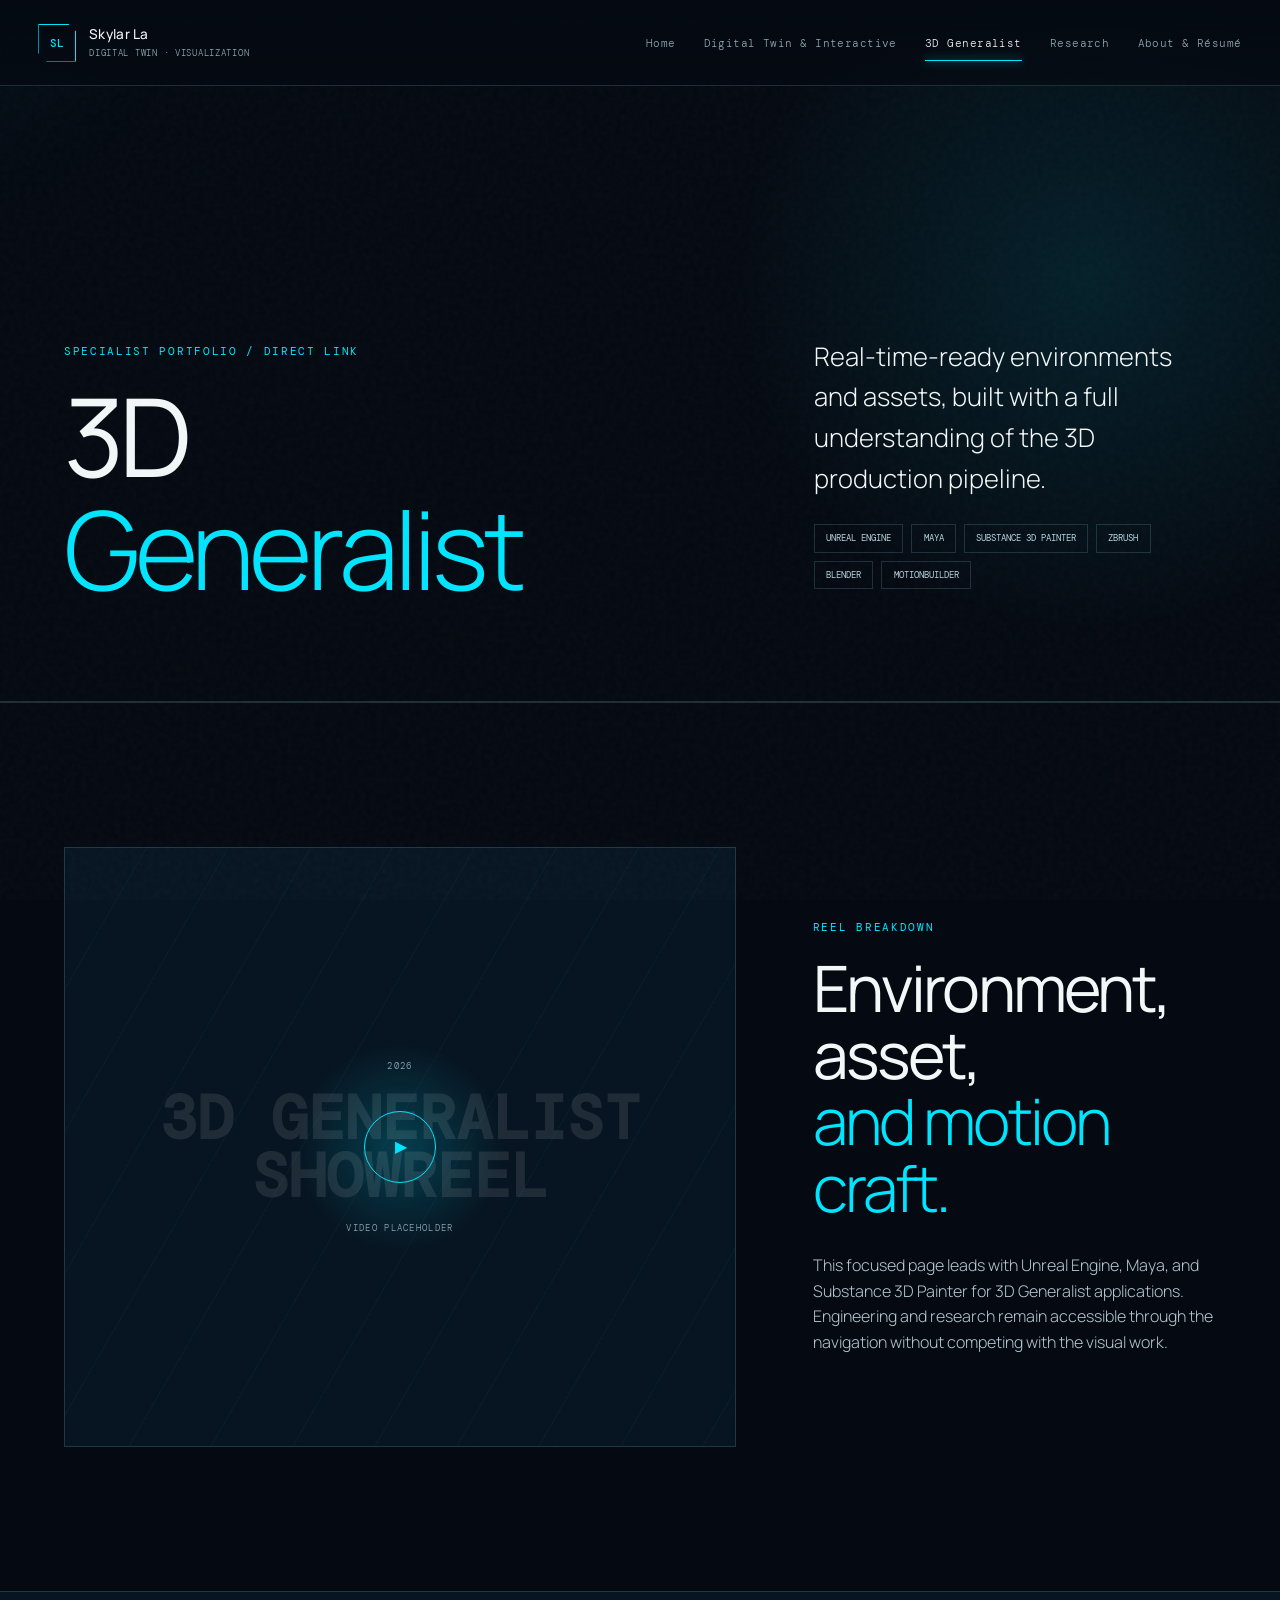
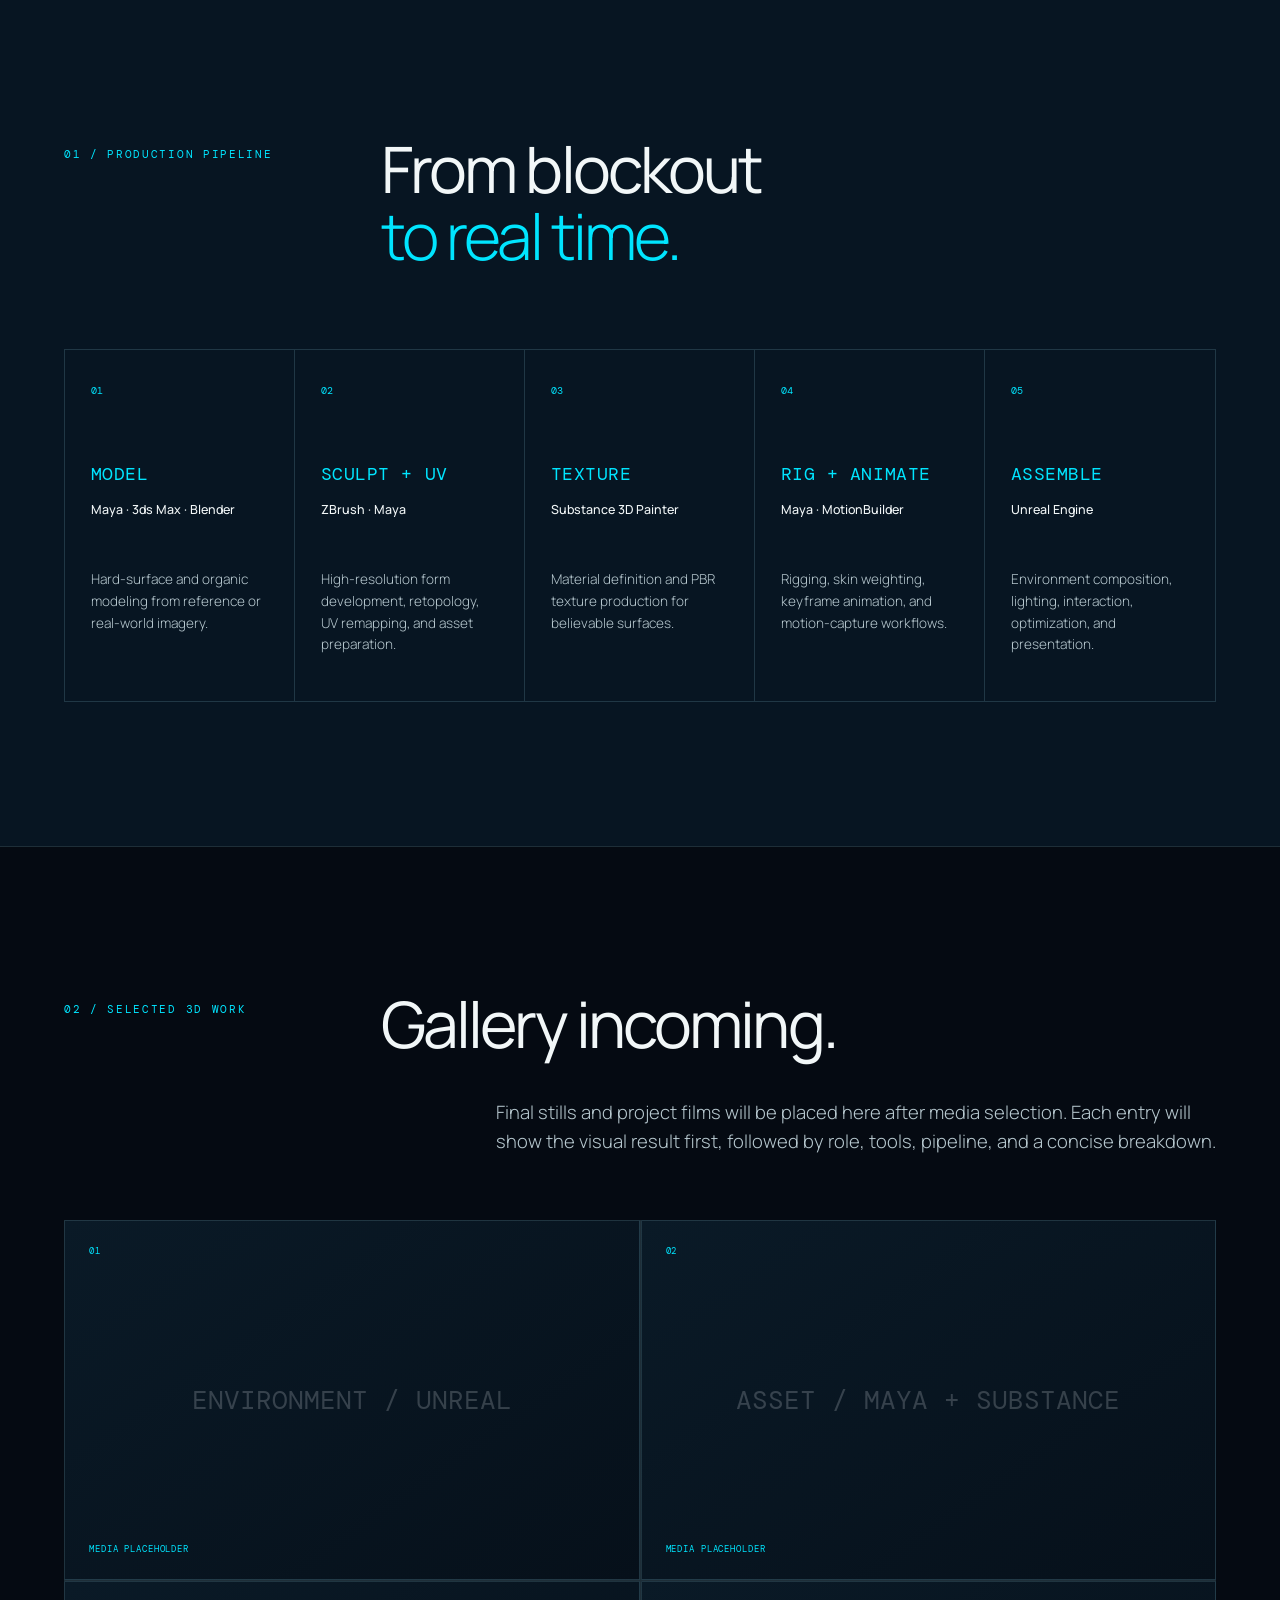
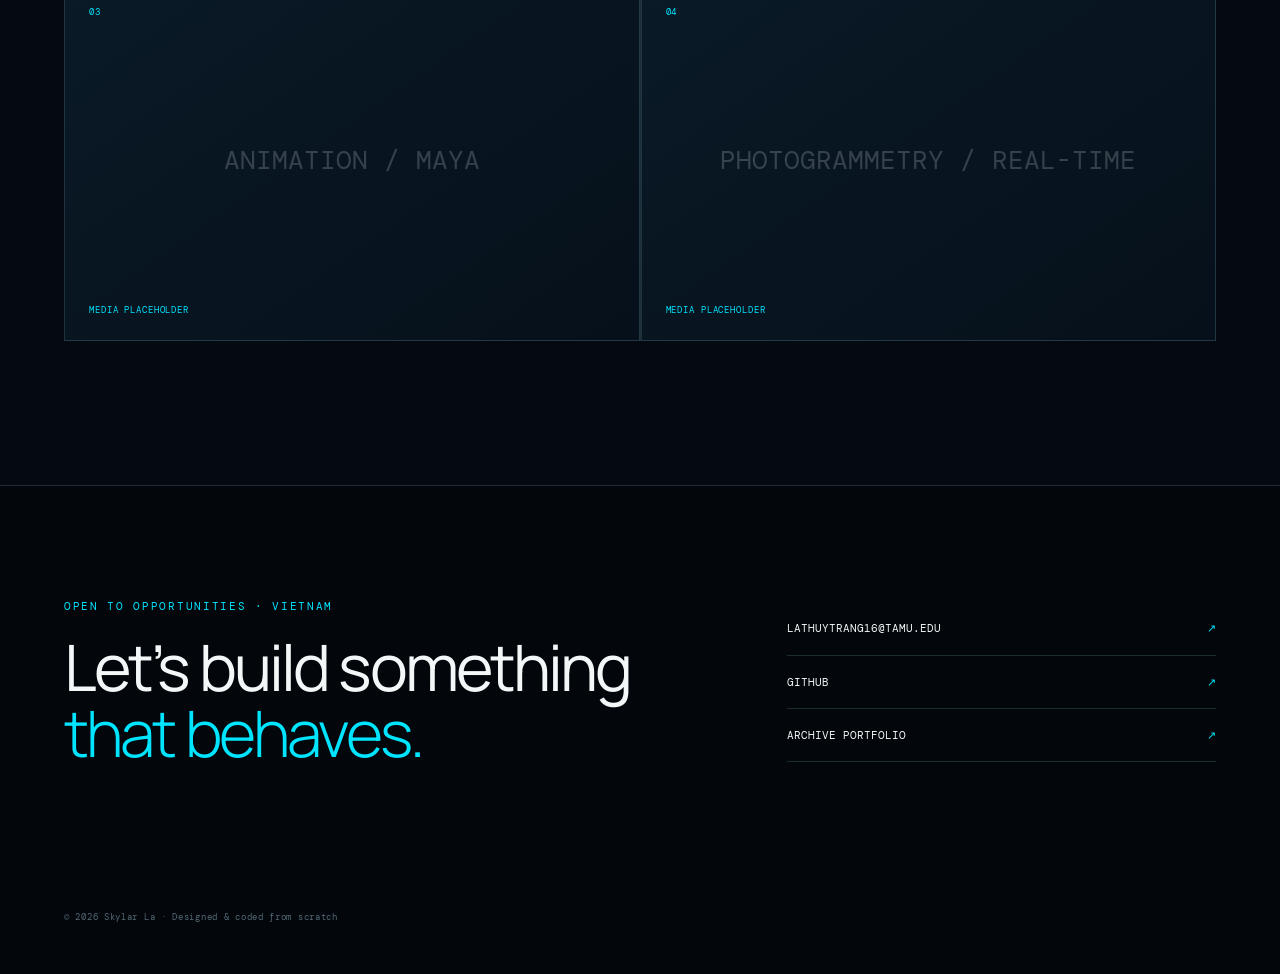
==== 3d-generalist/index.html @ 79e0a0c8 "feat: launch portfolio website" ====
<!doctype html>
<html lang="en">
  <head>
    <meta charset="UTF-8" />
    <meta name="viewport" content="width=device-width, initial-scale=1.0" />
    <meta name="description" content="3D generalist portfolio by Skylar La — Unreal Engine, Maya, and Substance 3D Painter." />
    <meta name="theme-color" content="#050a12" />
    <title>3D Generalist — Skylar La</title>
    <link rel="icon" href="/assets/favicon.svg" type="image/svg+xml" />
    <link rel="stylesheet" href="/assets/styles.css" />
    <script src="/assets/app.js" defer></script>
  </head>
  <body data-page="3d-generalist"><div id="app"></div></body>
</html>
---- assets/styles.css ----
@import url('https://fonts.googleapis.com/css2?family=DM+Mono:wght@300;400;500&family=Manrope:wght@300;400;500;600&display=swap');

:root {
  --ink: #050a12;
  --navy: #071522;
  --panel: #0a1c2a;
  --panel-2: #0d2434;
  --cyan: #00e5ff;
  --cyan-soft: #89f6ff;
  --white: #f2f7f8;
  --muted: #8fa7b2;
  --line: rgba(144, 211, 226, 0.18);
  --display: "Manrope", Arial, sans-serif;
  --mono: "DM Mono", monospace;
}

* { box-sizing: border-box; }
html { scroll-behavior: smooth; background: var(--ink); }
body { margin: 0; color: var(--white); background: var(--ink); font-family: var(--display); font-weight: 300; line-height: 1.6; overflow-x: hidden; }
body::before { content: ""; position: fixed; inset: 0; pointer-events: none; z-index: 20; opacity: .13; background-image: url("data:image/svg+xml,%3Csvg viewBox='0 0 180 180' xmlns='http://www.w3.org/2000/svg'%3E%3Cfilter id='n'%3E%3CfeTurbulence type='fractalNoise' baseFrequency='.9' numOctaves='4' stitchTiles='stitch'/%3E%3C/filter%3E%3Crect width='100%25' height='100%25' filter='url(%23n)' opacity='.22'/%3E%3C/svg%3E"); }
a { color: inherit; text-decoration: none; }
p { margin: 0 0 1.2rem; color: #b7c8cf; }
h1, h2, h3 { margin: 0; font-weight: 400; line-height: 1.04; letter-spacing: -.045em; }
h1 { font-size: clamp(4rem, 8.5vw, 9.5rem); }
h2 { font-size: clamp(2.4rem, 5vw, 5.6rem); }
h3 { font-size: clamp(1.35rem, 2vw, 2rem); }
em { color: var(--cyan); font-style: normal; font-weight: 300; }
.eyebrow { color: var(--cyan); font: 400 .7rem/1.5 var(--mono); letter-spacing: .15em; text-transform: uppercase; }
.lead { color: var(--white); font-size: clamp(1.2rem, 2vw, 1.65rem); line-height: 1.5; }
.section { padding: 9rem max(5vw, 2rem); border-top: 1px solid var(--line); }
.section-heading { display: grid; grid-template-columns: .55fr 1.45fr; align-items: start; margin-bottom: 5rem; }
.section-heading .eyebrow { padding-top: .65rem; }
.section-intro { max-width: 720px; font-size: 1.15rem; margin: -2.5rem 0 4rem auto; }
.reveal { opacity: 0; transform: translateY(24px); transition: opacity .8s ease, transform .8s cubic-bezier(.2,.7,.2,1); }
.reveal.visible { opacity: 1; transform: none; }

.site-header { position: fixed; top: 0; left: 0; z-index: 50; width: 100%; height: 86px; display: flex; align-items: center; justify-content: space-between; padding: 0 max(3vw, 1.5rem); background: linear-gradient(to bottom, rgba(5,10,18,.96), rgba(5,10,18,.74)); border-bottom: 1px solid var(--line); backdrop-filter: blur(18px); }
.brand { display: flex; align-items: center; gap: .8rem; font-size: .85rem; font-weight: 500; line-height: 1.2; letter-spacing: .02em; }
.brand small { display: block; margin-top: .25rem; color: var(--muted); font: 300 .56rem var(--mono); letter-spacing: .08em; text-transform: uppercase; }
.brand-mark { display: grid; place-items: center; width: 38px; height: 38px; color: var(--cyan); border: 1px solid var(--cyan); font: 500 .7rem var(--mono); clip-path: polygon(0 0, 78% 0, 100% 22%, 100% 100%, 22% 100%, 0 78%); }
.site-nav { display: flex; align-items: center; gap: clamp(1rem, 2.2vw, 2.6rem); }
.site-nav a { position: relative; color: var(--muted); font: 300 .68rem var(--mono); letter-spacing: .04em; }
.site-nav a:hover, .site-nav a[aria-current="page"] { color: var(--white); }
.site-nav a[aria-current="page"]::after { content: ""; position: absolute; left: 0; right: 0; bottom: -.7rem; height: 1px; background: var(--cyan); box-shadow: 0 0 10px var(--cyan); }
.menu-toggle { display: none; color: var(--white); background: none; border: 0; }

.hero { min-height: 100svh; position: relative; display: grid; grid-template-columns: 1.22fr .78fr; align-items: center; gap: 4rem; padding: 9rem max(5vw, 2rem) 5rem; overflow: hidden; }
.hero::before { content: ""; position: absolute; width: 58vw; height: 58vw; right: -25vw; top: 8vh; border-radius: 50%; background: radial-gradient(circle, rgba(0,229,255,.1), transparent 67%); }
.hero-copy { position: relative; z-index: 2; }
.hero-copy h1 { max-width: 1100px; margin: 1.3rem 0 2rem; }
.hero-summary { max-width: 620px; color: #c9d6db; font-size: clamp(1.1rem, 1.5vw, 1.4rem); }
.hero-actions { display: flex; align-items: center; gap: 2rem; margin-top: 2.8rem; }
.button { display: inline-flex; align-items: center; justify-content: center; gap: 1.5rem; min-height: 54px; padding: 0 1.35rem; font: 400 .68rem var(--mono); letter-spacing: .06em; text-transform: uppercase; transition: .25s ease; }
.button-primary { color: var(--ink); background: var(--cyan); border: 1px solid var(--cyan); }
.button-primary:hover { color: var(--cyan); background: transparent; box-shadow: 0 0 28px rgba(0,229,255,.18); }
.text-link { display: inline-flex; gap: .8rem; align-items: center; padding-bottom: .3rem; border-bottom: 1px solid var(--line); color: var(--white); font: 400 .69rem var(--mono); letter-spacing: .04em; text-transform: uppercase; }
.text-link span { color: var(--cyan); transition: transform .2s ease; }
.text-link:hover span { transform: translateX(4px); }

.hero-system { position: relative; aspect-ratio: 1; max-width: 580px; width: 100%; justify-self: end; }
.system-orbit { position: absolute; inset: 12%; border: 1px solid rgba(0,229,255,.23); border-radius: 50%; animation: orbit 30s linear infinite; }
.system-orbit::before, .system-orbit::after { content: ""; position: absolute; border-radius: 50%; background: var(--cyan); box-shadow: 0 0 18px var(--cyan); }
.system-orbit::before { width: 7px; height: 7px; top: 5%; left: 25%; }.system-orbit::after { width: 4px; height: 4px; right: 3%; bottom: 35%; }
.orbit-two { inset: 26%; border-style: dashed; animation-direction: reverse; animation-duration: 22s; }
.system-core { position: absolute; inset: 36%; display: flex; flex-direction: column; place-content: center; text-align: center; border: 1px solid var(--cyan); background: rgba(4,19,29,.8); box-shadow: inset 0 0 40px rgba(0,229,255,.12), 0 0 45px rgba(0,229,255,.08); clip-path: polygon(18% 0, 82% 0, 100% 18%, 100% 82%, 82% 100%, 18% 100%, 0 82%, 0 18%); font: .6rem var(--mono); letter-spacing: .13em; }
.system-core strong { color: var(--cyan); font-size: 1.5rem; font-weight: 300; line-height: 1.3; }
.system-node { position: absolute; padding: .7rem .85rem; border-left: 1px solid var(--cyan); background: rgba(7,21,34,.8); font: 400 .7rem var(--mono); }
.system-node small { display: block; margin-top: .25rem; color: var(--muted); font-size: .48rem; letter-spacing: .08em; }.node-a { top: 8%; left: 4%; }.node-b { right: 0; top: 35%; }.node-c { bottom: 9%; left: 13%; }
.system-readout { position: absolute; right: 8%; bottom: 4%; display: grid; grid-template-columns: auto auto; gap: .2rem 1rem; font: .55rem var(--mono); color: var(--muted); }.system-readout b { color: var(--white); font-weight: 400; }.system-readout i { grid-column: 1 / -1; width: 100%; height: 2px; background: var(--cyan); box-shadow: 0 0 8px var(--cyan); animation: pulse 2s ease infinite; }
.scroll-cue { position: absolute; left: max(5vw, 2rem); bottom: 1.8rem; display: flex; gap: .8rem; color: var(--muted); font: .52rem var(--mono); letter-spacing: .1em; text-transform: uppercase; }.scroll-cue span { width: 30px; height: 1px; align-self: center; background: var(--cyan); }
@keyframes orbit { to { transform: rotate(360deg); } } @keyframes pulse { 50% { opacity: .25; transform: scaleX(.65); } }

.featured-project { display: grid; grid-template-columns: 1.15fr .85fr; min-height: 620px; border: 1px solid var(--line); background: var(--navy); }
.project-visual { position: relative; min-height: 380px; overflow: hidden; background: #07121d; }
.featured-project .project-visual { min-height: 620px; }
.visual-grid { position: absolute; inset: 0; opacity: .42; background-image: linear-gradient(rgba(0,229,255,.11) 1px, transparent 1px), linear-gradient(90deg, rgba(0,229,255,.11) 1px, transparent 1px); background-size: 45px 45px; transform: perspective(400px) rotateX(58deg) scale(1.6) translateY(18%); }
.project-visual::after { content: ""; position: absolute; inset: 0; background: radial-gradient(circle at 50% 55%, rgba(0,229,255,.19), transparent 35%), linear-gradient(to top, rgba(5,10,18,.8), transparent 70%); }
.visual-object { position: absolute; z-index: 2; left: 50%; top: 48%; width: 28%; aspect-ratio: 1; transform: translate(-50%,-50%) rotate(30deg); border: 1px solid var(--cyan); box-shadow: 0 0 40px rgba(0,229,255,.18), inset 0 0 40px rgba(0,229,255,.08); }
.visual-object i { position: absolute; inset: 12%; border: 1px solid rgba(0,229,255,.4); }.visual-object i:nth-child(2) { inset: 26%; transform: rotate(45deg); }.visual-object i:nth-child(3) { inset: 39%; background: var(--cyan); box-shadow: 0 0 30px var(--cyan); }
.visual-mobility .visual-object { width: 46%; height: 15%; top: 60%; transform: translate(-50%,-50%) skew(-18deg); }.visual-ar .visual-object { width: 24%; border-radius: 50%; transform: translate(-50%,-50%); }.visual-ar .visual-object i { border-radius: 50%; }
.visual-index { position: absolute; z-index: 3; top: 1.5rem; left: 1.5rem; color: var(--cyan); font: .65rem var(--mono); }
.media-placeholder { position: absolute; z-index: 4; left: 50%; bottom: 2rem; transform: translateX(-50%); display: flex; align-items: center; gap: 1rem; color: var(--white); font: .65rem var(--mono); letter-spacing: .05em; text-transform: uppercase; white-space: nowrap; }.media-placeholder small { color: var(--muted); }.play-icon { display: grid; place-items: center; width: 42px; aspect-ratio: 1; color: var(--cyan); border: 1px solid var(--cyan); border-radius: 50%; font-size: .65rem; padding-left: 2px; }
.project-copy { display: flex; flex-direction: column; justify-content: center; padding: clamp(2rem, 5vw, 5rem); }
.project-copy h3 { font-size: clamp(2rem, 3.5vw, 4.2rem); margin: .8rem 0 1.8rem; }.project-copy .text-link { align-self: flex-start; margin-top: 1.8rem; }
.project-kicker, .pub-status { color: var(--cyan); font: .6rem var(--mono); letter-spacing: .12em; text-transform: uppercase; }
.tag-list { display: flex; flex-wrap: wrap; gap: .5rem; padding: 0; margin: 1.5rem 0 0; list-style: none; }.tag-list li { padding: .45rem .7rem; color: #b6d4dd; border: 1px solid var(--line); font: .58rem var(--mono); text-transform: uppercase; }
.project-grid { display: grid; grid-template-columns: repeat(2, 1fr); gap: 1px; margin-top: 1px; background: var(--line); }.project-card { background: var(--navy); }.project-card > div:last-child { padding: 2.4rem; }.project-card h3 { margin: .5rem 0 1rem; }.project-card .text-link { margin-top: 1rem; }

.capability-band { background: linear-gradient(135deg, #06131f, #091d2a); }.capability-grid { display: grid; grid-template-columns: repeat(4, 1fr); border-top: 1px solid var(--line); border-left: 1px solid var(--line); }.capability { min-height: 280px; padding: 2rem; border-right: 1px solid var(--line); border-bottom: 1px solid var(--line); }.capability > span, .pipeline-card > span { color: var(--cyan); font: .65rem var(--mono); }.capability h3 { margin: 3rem 0 1.5rem; }.capability p { font-size: .92rem; }

.page-hero { min-height: 78vh; display: grid; grid-template-columns: 1.25fr .75fr; align-items: end; gap: 5rem; padding: 11rem max(5vw, 2rem) 6rem; background: radial-gradient(circle at 85% 40%, rgba(0,229,255,.1), transparent 30%); border-bottom: 1px solid var(--line); }.page-hero h1 { margin-top: 1rem; }.page-hero-aside { padding-bottom: 1rem; }.page-hero-aside > p { color: var(--white); font-size: clamp(1.2rem, 2vw, 1.7rem); }.page-hero-aside .button { margin-top: 1.5rem; }
.case-study { padding: 0 max(5vw, 2rem) 9rem; scroll-margin-top: 110px; }.case-study > .project-visual { min-height: 70vh; max-height: 800px; }.case-layout { display: grid; grid-template-columns: .45fr 1.55fr; gap: 7vw; padding: 5rem 0 0; }.case-meta { border-top: 1px solid var(--line); padding-top: 1.5rem; }.case-meta p { margin: 1.5rem 0 .35rem; color: var(--cyan); font: .55rem var(--mono); letter-spacing: .1em; }.case-meta p:first-child { margin-top: 0; }.case-meta strong { font-size: .85rem; font-weight: 400; color: #d6e2e6; }.case-copy { max-width: 920px; }.case-copy h2 { margin: 1rem 0 2.5rem; }.case-copy h3 { margin: 3rem 0 1rem; font-size: 1.5rem; letter-spacing: -.02em; }.process-row { display: flex; align-items: center; justify-content: space-between; gap: 1rem; margin: 3.5rem 0 2rem; padding: 1.5rem; border: 1px solid var(--line); background: var(--navy); }.process-row span { color: var(--cyan); font: .6rem var(--mono); }.process-row small { display: block; margin-top: .35rem; color: var(--muted); }.process-row b { color: var(--muted); font-weight: 300; }.case-study.compact { padding-top: 9rem; border-top: 1px solid var(--line); }.case-study.compact > .project-visual { min-height: 56vh; }

.reel-panel { display: grid; grid-template-columns: 1.25fr .75fr; gap: 6vw; align-items: center; }.reel-frame { position: relative; min-height: 600px; display: grid; place-items: center; border: 1px solid var(--line); background: radial-gradient(circle at 50% 50%, rgba(0,229,255,.2), transparent 23%), repeating-linear-gradient(120deg, transparent 0 70px, rgba(0,229,255,.04) 70px 71px), var(--navy); }.reel-frame > .play-icon { position: absolute; width: 72px; font-size: 1rem; }.reel-title { text-align: center; font-family: var(--mono); }.reel-title span, .reel-title small { display: block; color: var(--muted); font-size: .55rem; letter-spacing: .15em; }.reel-title strong { display: block; margin: 1rem 0; color: rgba(242,247,248,.1); font-size: clamp(2rem, 4.8vw, 5.4rem); line-height: .95; }.reel-copy h2 { margin: 1rem 0 2rem; }
.production-pipeline { background: var(--navy); }.pipeline-grid { display: grid; grid-template-columns: repeat(5, 1fr); border: 1px solid var(--line); }.pipeline-card { min-height: 340px; padding: 1.6rem; border-right: 1px solid var(--line); }.pipeline-card:last-child { border-right: 0; }.pipeline-card h3 { margin: 4rem 0 1rem; font-size: 1.15rem; font-family: var(--mono); color: var(--cyan); letter-spacing: .03em; }.pipeline-card strong { display: block; min-height: 3rem; font-size: .78rem; font-weight: 500; }.pipeline-card p { margin-top: 1.3rem; font-size: .85rem; }
.gallery-grid { display: grid; grid-template-columns: repeat(2, 1fr); gap: 1px; background: var(--line); }.gallery-placeholder { aspect-ratio: 16/10; display: flex; flex-direction: column; justify-content: space-between; padding: 1.5rem; background: linear-gradient(145deg, #0a1a27, #06101a); border: 1px solid var(--line); }.gallery-placeholder span, .gallery-placeholder small { color: var(--cyan); font: .55rem var(--mono); letter-spacing: .1em; }.gallery-placeholder strong { align-self: center; color: rgba(242,247,248,.2); font: 400 clamp(1rem, 2vw, 2rem) var(--mono); }

.publication-list { padding-top: 4rem; }.publication { border-top: 1px solid var(--line); padding: 5rem 0; }.featured-publication { display: grid; grid-template-columns: .85fr 1.15fr; gap: 6vw; }.publication-image { position: relative; min-height: 540px; display: grid; place-items: center; overflow: hidden; color: var(--muted); border: 1px solid var(--line); background: var(--navy); font: .55rem var(--mono); }.figure-lines { position: absolute; inset: 15%; border: 1px solid rgba(0,229,255,.35); transform: rotate(8deg); }.figure-lines::before, .figure-lines::after { content: ""; position: absolute; inset: 15%; border: inherit; transform: rotate(22deg); }.figure-lines::after { inset: 32%; background: rgba(0,229,255,.13); }.publication-copy h2 { margin: 1rem 0 2rem; font-size: clamp(2.2rem, 4.2vw, 4.8rem); }.publication dl { margin: 3rem 0; }.publication dl div { display: grid; grid-template-columns: .3fr .7fr; gap: 2rem; padding: 1.1rem 0; border-top: 1px solid var(--line); }.publication dt { color: var(--cyan); font: .55rem var(--mono); text-transform: uppercase; }.publication dd { margin: 0; color: #c4d2d8; }.note, .privacy-note { padding: 1rem; border-left: 2px solid var(--cyan); color: var(--muted); font: .65rem/1.6 var(--mono); }.text-publication { display: grid; grid-template-columns: .4fr 1.6fr; gap: 5vw; }.pub-number { display: block; margin-bottom: 2rem; color: var(--cyan); font: 2rem var(--mono); }.text-publication h2 { margin-bottom: 1rem; font-size: clamp(2rem, 3.5vw, 4rem); }

.about-layout { display: grid; grid-template-columns: .7fr 1.3fr; gap: 8vw; }.portrait-placeholder { position: relative; min-height: 680px; display: grid; place-items: center; border: 1px solid var(--line); background: linear-gradient(145deg, #0b2231, #07111b); }.portrait-placeholder span { color: rgba(0,229,255,.12); font: 300 12rem var(--mono); }.portrait-placeholder small { position: absolute; bottom: 1.5rem; color: var(--muted); font: .55rem var(--mono); letter-spacing: .12em; }.about-copy { align-self: center; }.about-copy h2 { margin: 1rem 0 2.5rem; }
.resume-section { background: var(--navy); }.timeline-item { display: grid; grid-template-columns: .35fr .65fr; gap: 3rem; padding: 2.5rem 0; border-top: 1px solid var(--line); }.timeline-item time { color: var(--cyan); font: .65rem var(--mono); }.timeline-item h3 { margin-bottom: .5rem; }.timeline-item strong { color: var(--muted); font-size: .82rem; font-weight: 400; }.timeline-item p { max-width: 740px; margin: 1rem 0 0; }
.education-grid { display: grid; grid-template-columns: repeat(3, 1fr); gap: 1px; background: var(--line); }.education-grid article { min-height: 280px; padding: 2rem; background: var(--ink); }.education-grid span { color: var(--cyan); font: .65rem var(--mono); }.education-grid h3 { margin: 3.5rem 0 1rem; font-size: 1.4rem; }.education-grid small { color: var(--muted); }.privacy-note { max-width: 670px; margin: 3rem 0 0 auto; }

.site-footer { display: grid; grid-template-columns: 1.2fr .8fr; gap: 5rem; padding: 7rem max(5vw, 2rem) 2rem; background: #03070c; border-top: 1px solid var(--line); }.site-footer h2 { margin-top: 1rem; }.footer-links { display: flex; flex-direction: column; justify-content: center; }.footer-links a { display: flex; justify-content: space-between; padding: 1.2rem 0; border-bottom: 1px solid var(--line); font: .67rem var(--mono); text-transform: uppercase; }.footer-links a span { color: var(--cyan); }.copyright { grid-column: 1 / -1; margin-top: 4rem; color: #546a74; font: .55rem var(--mono); letter-spacing: .08em; }
.cursor-glow { position: fixed; inset: 0; z-index: 10; pointer-events: none; background: radial-gradient(450px circle at var(--x, -100px) var(--y, -100px), rgba(0,229,255,.045), transparent 75%); }
.error-page { min-height: 100vh; display: grid; place-content: center; justify-items: start; padding: 2rem; }.error-page h1 { margin: 1rem 0 3rem; }

@media (max-width: 1050px) {
  .site-nav { position: fixed; inset: 86px 0 0; display: none; flex-direction: column; align-items: flex-start; padding: 3rem 2rem; background: rgba(5,10,18,.98); }.site-nav.open { display: flex; }.site-nav a { width: 100%; padding: 1rem 0; font-size: .85rem; border-bottom: 1px solid var(--line); }.menu-toggle { display: flex; flex-direction: column; gap: 5px; align-items: flex-end; cursor: pointer; }.menu-toggle span { width: 26px; height: 1px; background: var(--white); }.menu-toggle em { display: none; }.menu-open { overflow: hidden; }
  .hero, .page-hero { grid-template-columns: 1fr; }.hero { padding-top: 10rem; }.hero-system { max-width: 520px; justify-self: center; }.page-hero { gap: 3rem; }
  .featured-project, .reel-panel, .featured-publication, .about-layout { grid-template-columns: 1fr; }.featured-project .project-visual { min-height: 520px; }.capability-grid { grid-template-columns: repeat(2, 1fr); }.pipeline-grid { grid-template-columns: repeat(2, 1fr); }.pipeline-card { border-bottom: 1px solid var(--line); }.reel-frame { min-height: 520px; }
}

@media (max-width: 700px) {
  h1 { font-size: clamp(3.4rem, 17vw, 5rem); }.section { padding: 6rem 1.25rem; }.section-heading { grid-template-columns: 1fr; gap: 1.5rem; margin-bottom: 3.5rem; }.section-intro { margin: -1.5rem 0 3rem; }
  .site-header { height: 72px; padding: 0 1.25rem; }.site-nav { inset: 72px 0 0; }
  .hero { grid-template-columns: 1fr; min-height: auto; padding: 9rem 1.25rem 5rem; gap: 3rem; }.hero-actions { align-items: flex-start; flex-direction: column; }.hero-system { width: 110%; margin-left: -5%; }.scroll-cue { display: none; }
  .featured-project .project-visual { min-height: 420px; }.project-grid, .capability-grid, .gallery-grid, .education-grid { grid-template-columns: 1fr; }.project-copy { padding: 2rem 1.5rem 3rem; }.project-card > div:last-child { padding: 1.5rem; }.capability { min-height: 230px; }
  .page-hero { min-height: auto; padding: 9rem 1.25rem 4rem; }.case-study { padding: 0 1.25rem 6rem; }.case-study > .project-visual, .case-study.compact > .project-visual { min-height: 420px; }.case-layout { grid-template-columns: 1fr; gap: 3rem; padding-top: 3rem; }.case-study.compact { padding-top: 6rem; }.process-row { display: grid; grid-template-columns: 1fr auto; }.process-row b { transform: rotate(90deg); }
  .reel-frame { min-height: 420px; }.pipeline-grid { grid-template-columns: 1fr; }.pipeline-card { min-height: 260px; }.pipeline-card h3 { margin-top: 2.5rem; }
  .featured-publication, .text-publication { grid-template-columns: 1fr; }.publication-image { min-height: 390px; }.publication dl div { grid-template-columns: 1fr; gap: .5rem; }
  .portrait-placeholder { min-height: 500px; }.portrait-placeholder span { font-size: 8rem; }.timeline-item { grid-template-columns: 1fr; gap: 1rem; }
  .site-footer { grid-template-columns: 1fr; padding: 5rem 1.25rem 2rem; }.copyright { grid-column: auto; margin-top: 1rem; }
}

@media (prefers-reduced-motion: reduce) { *, *::before, *::after { scroll-behavior: auto !important; animation: none !important; transition-duration: .01ms !important; }.reveal { opacity: 1; transform: none; } }
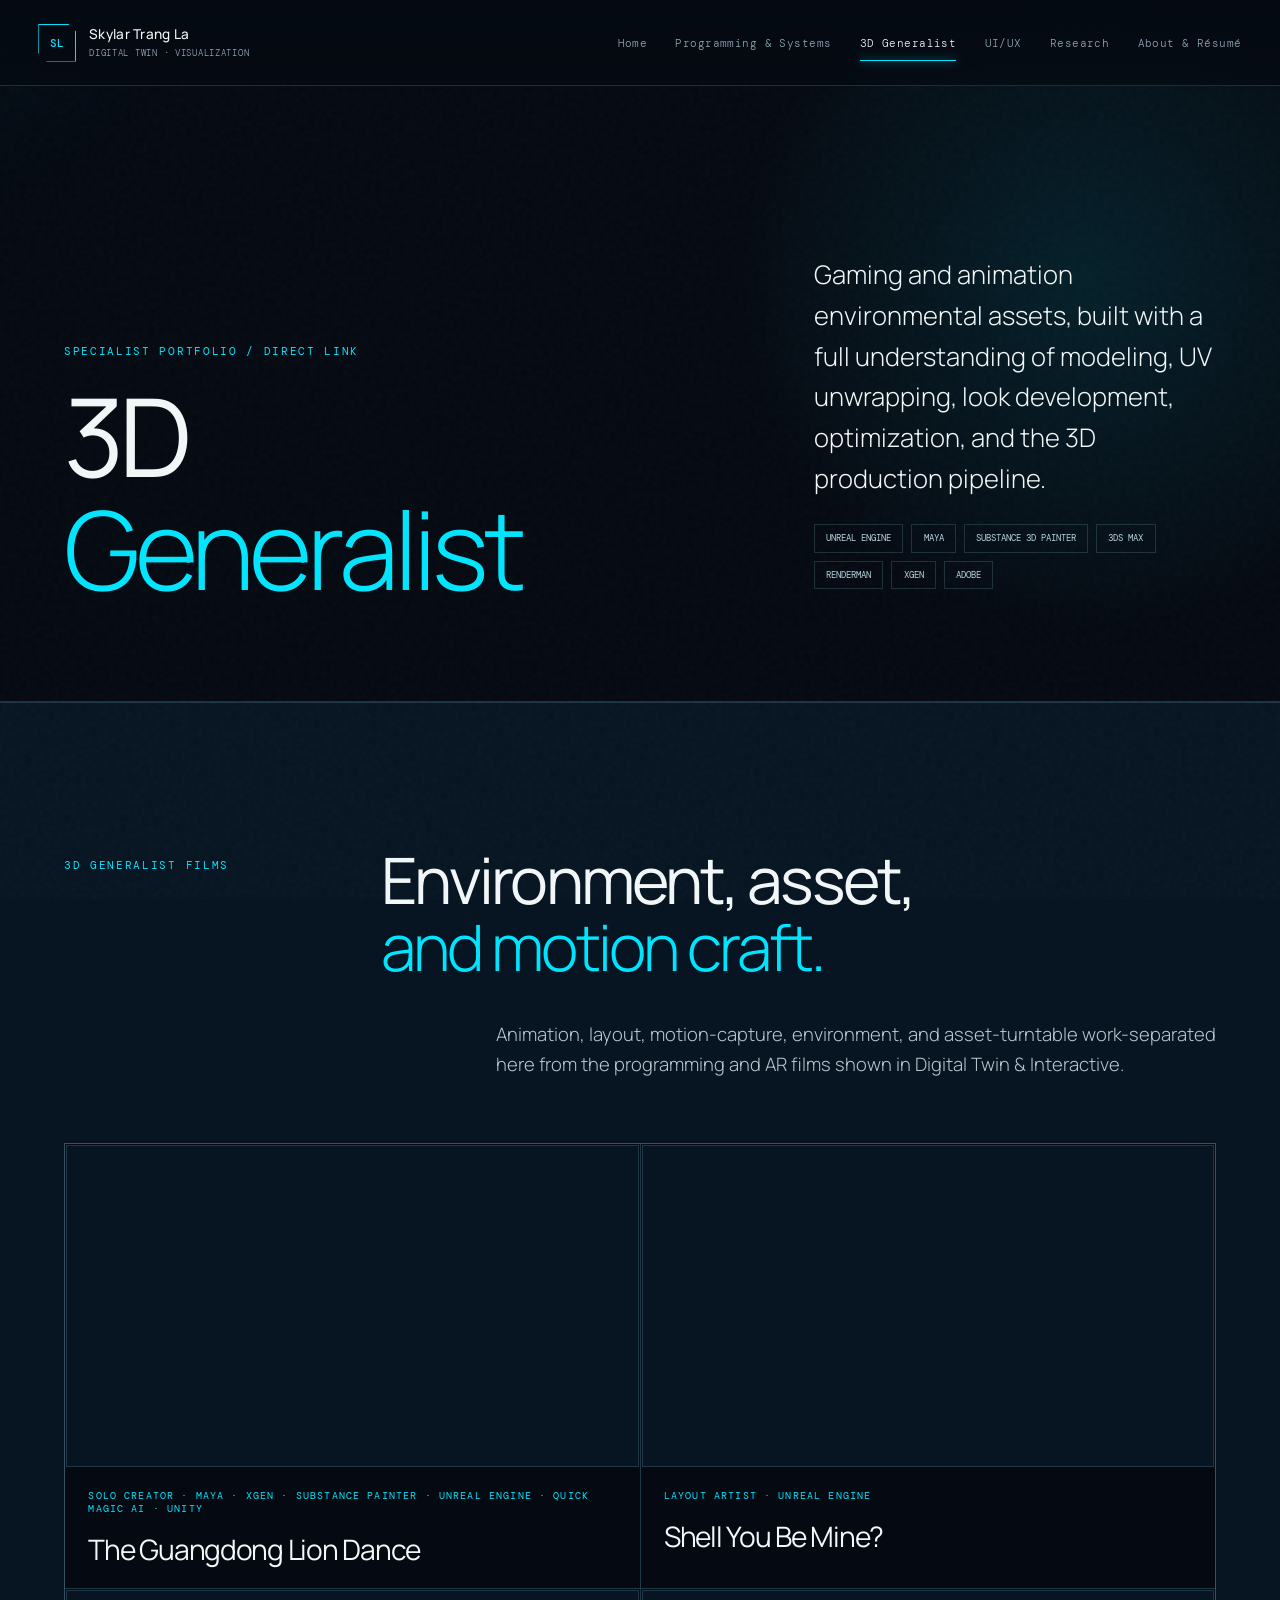
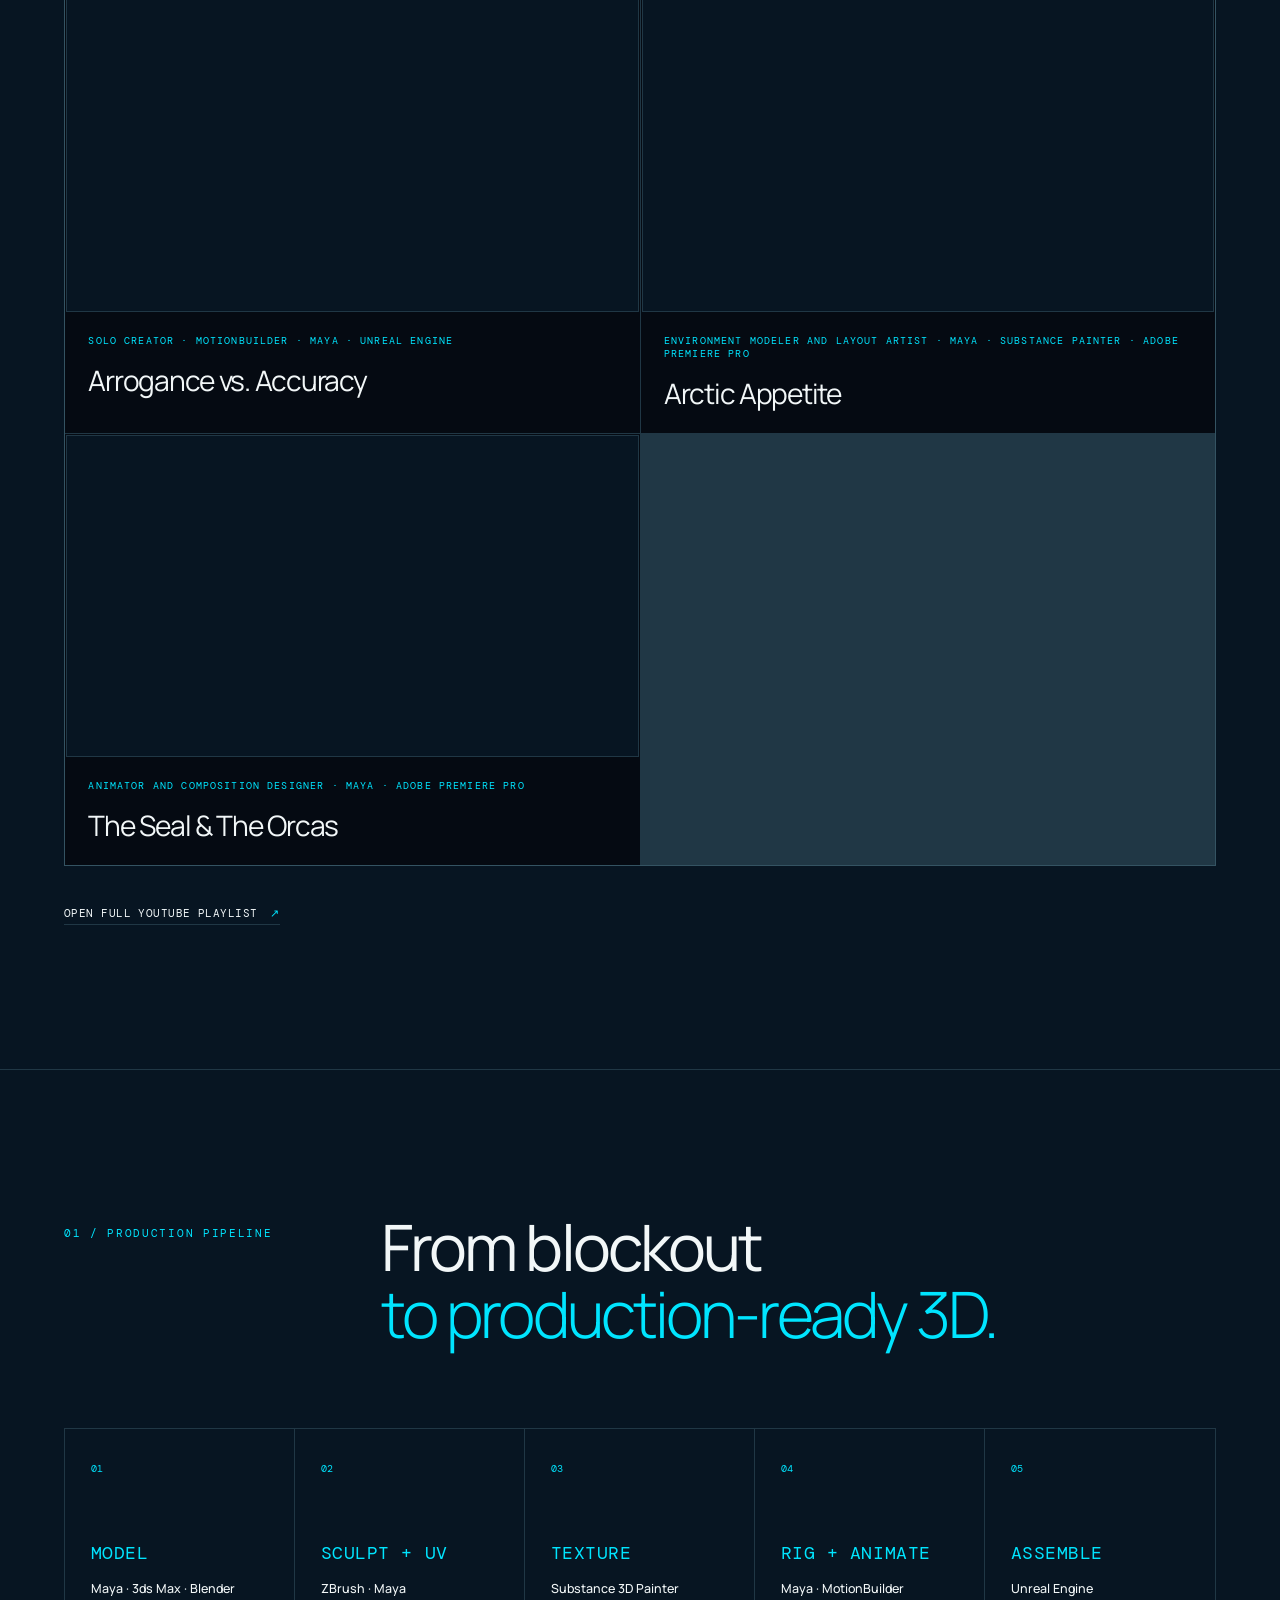
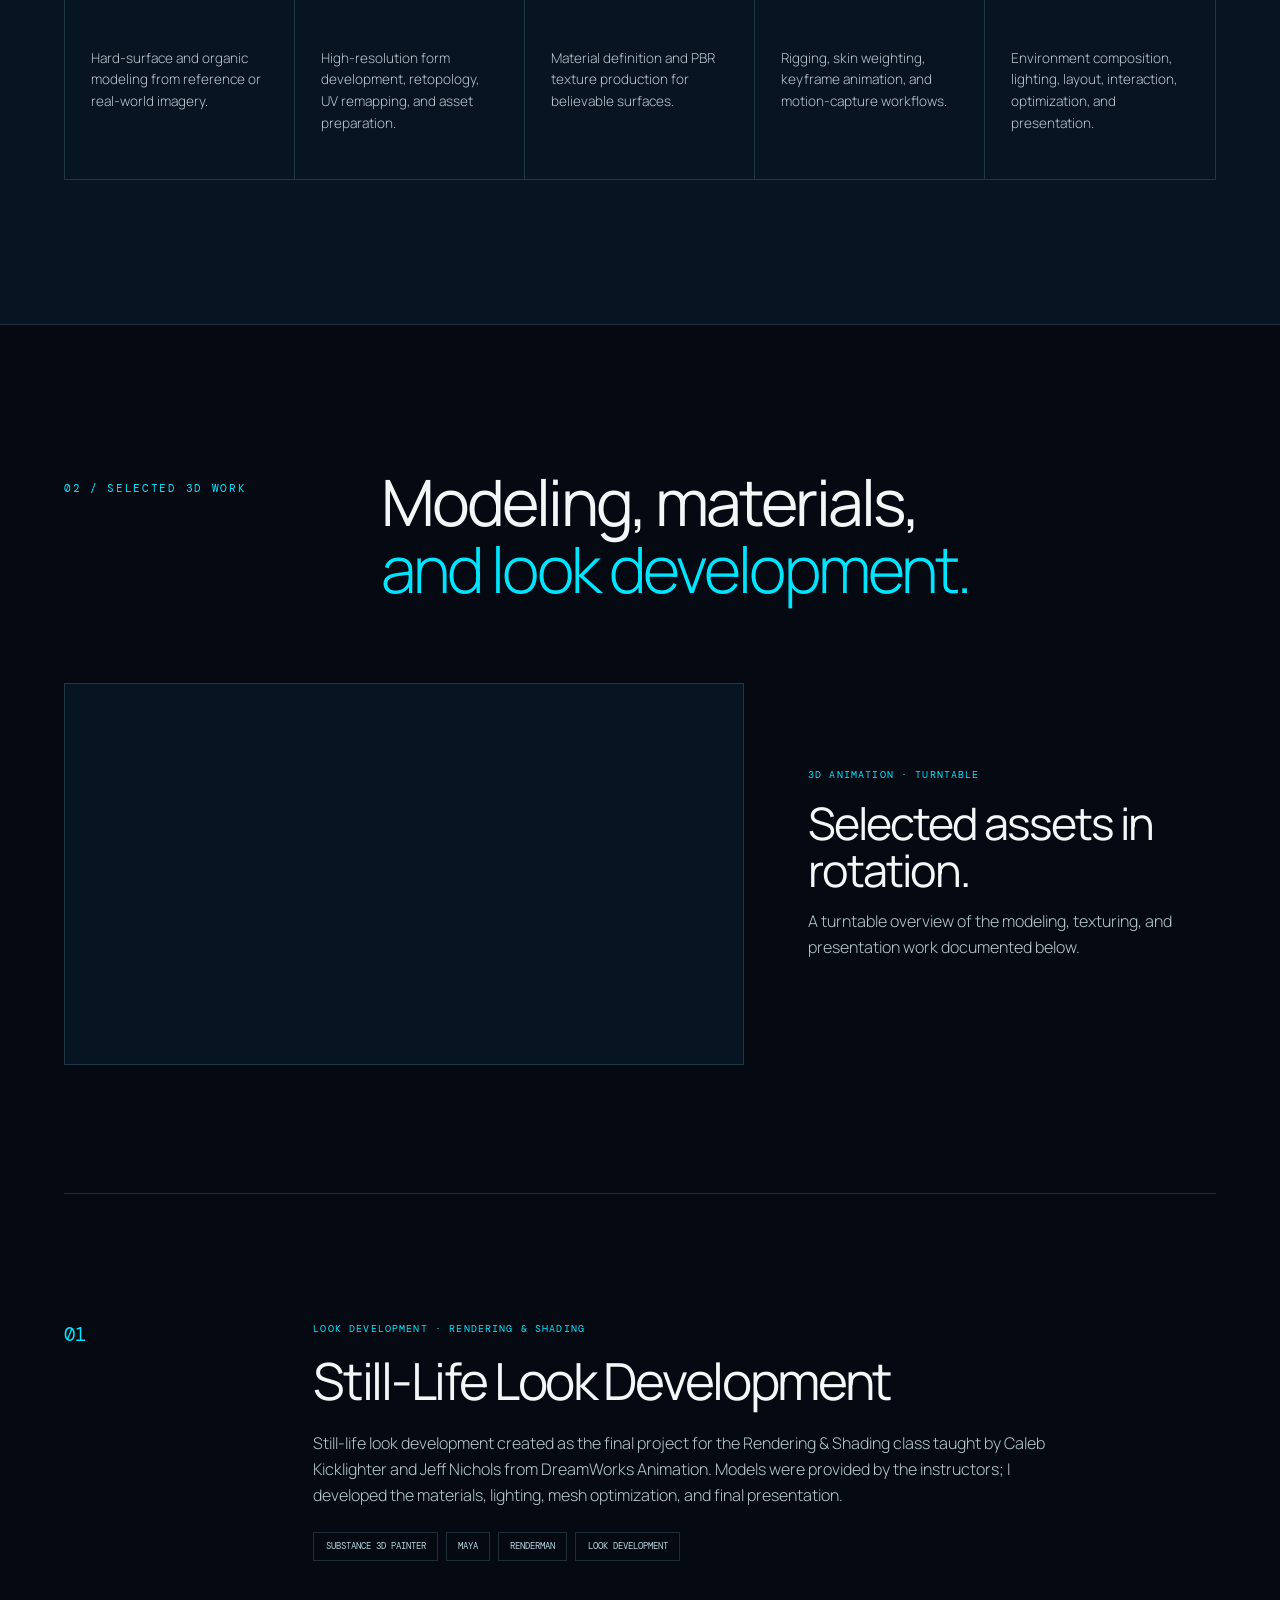
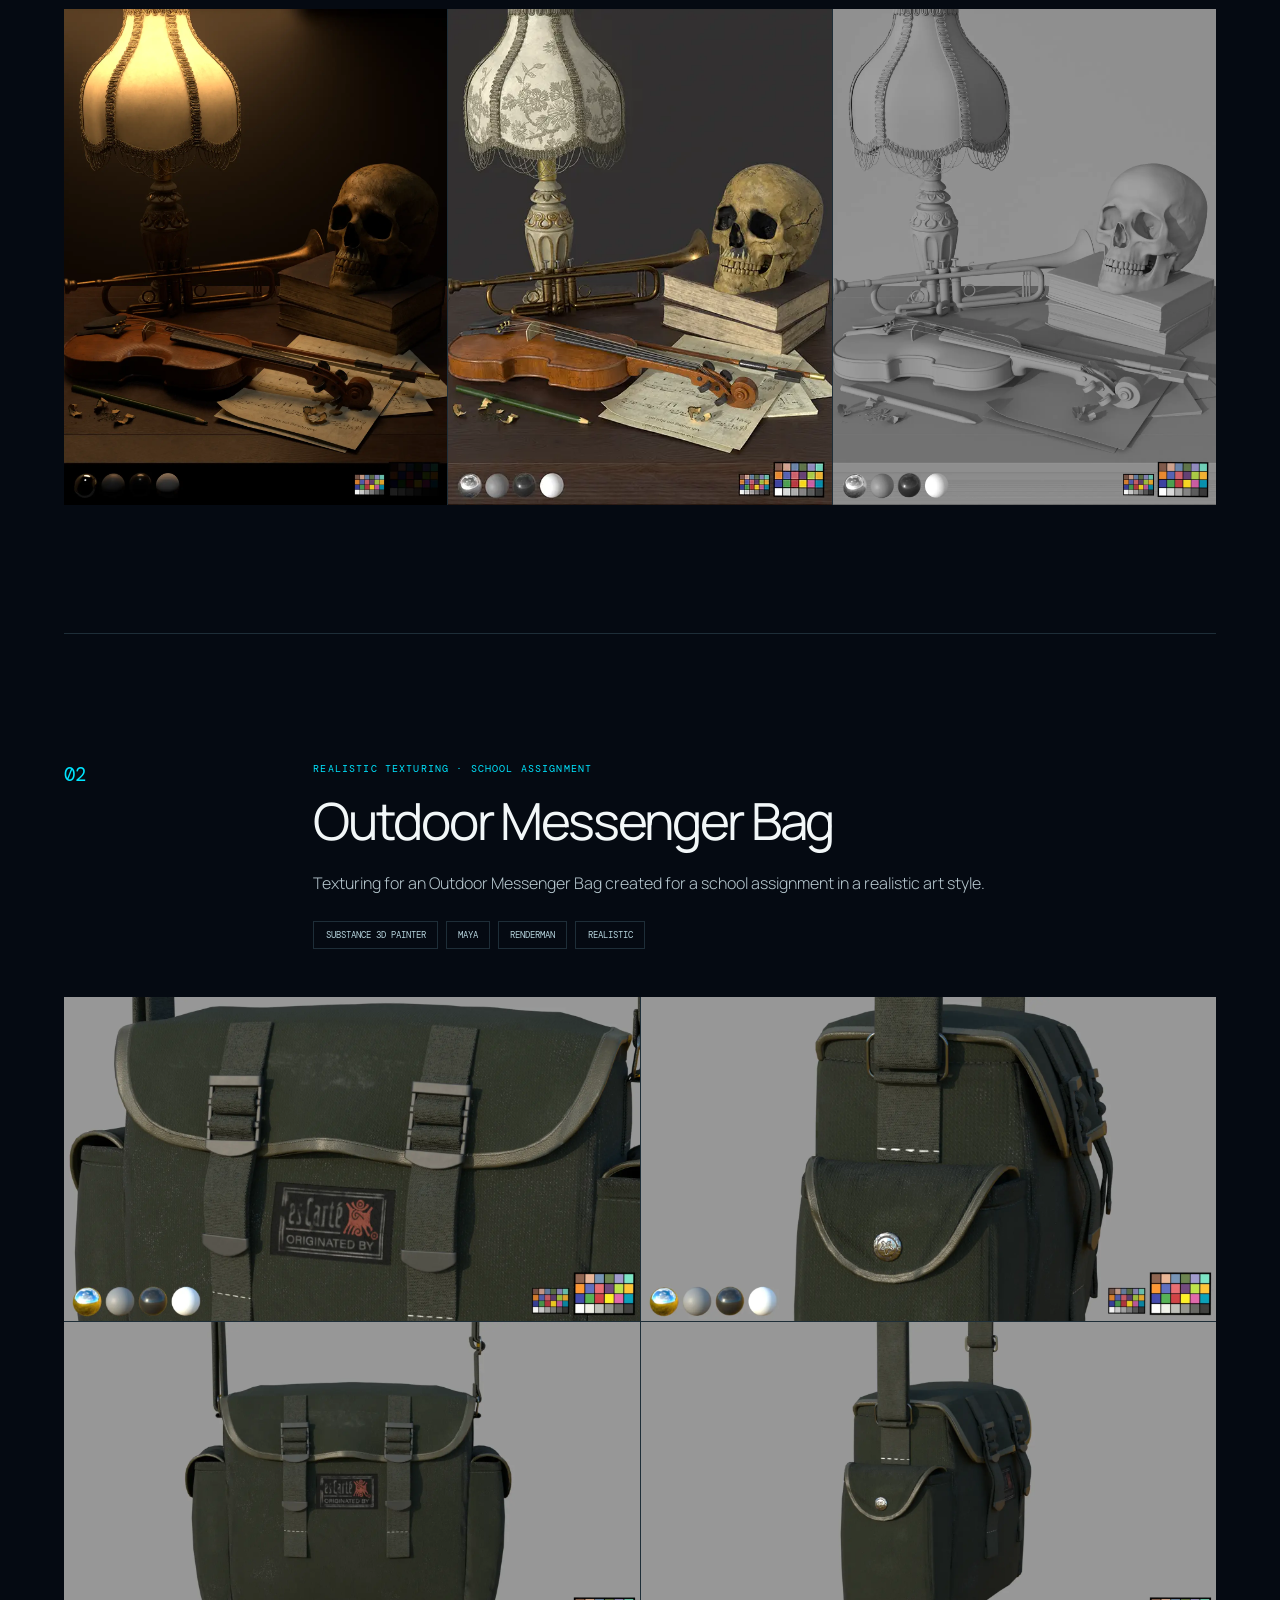
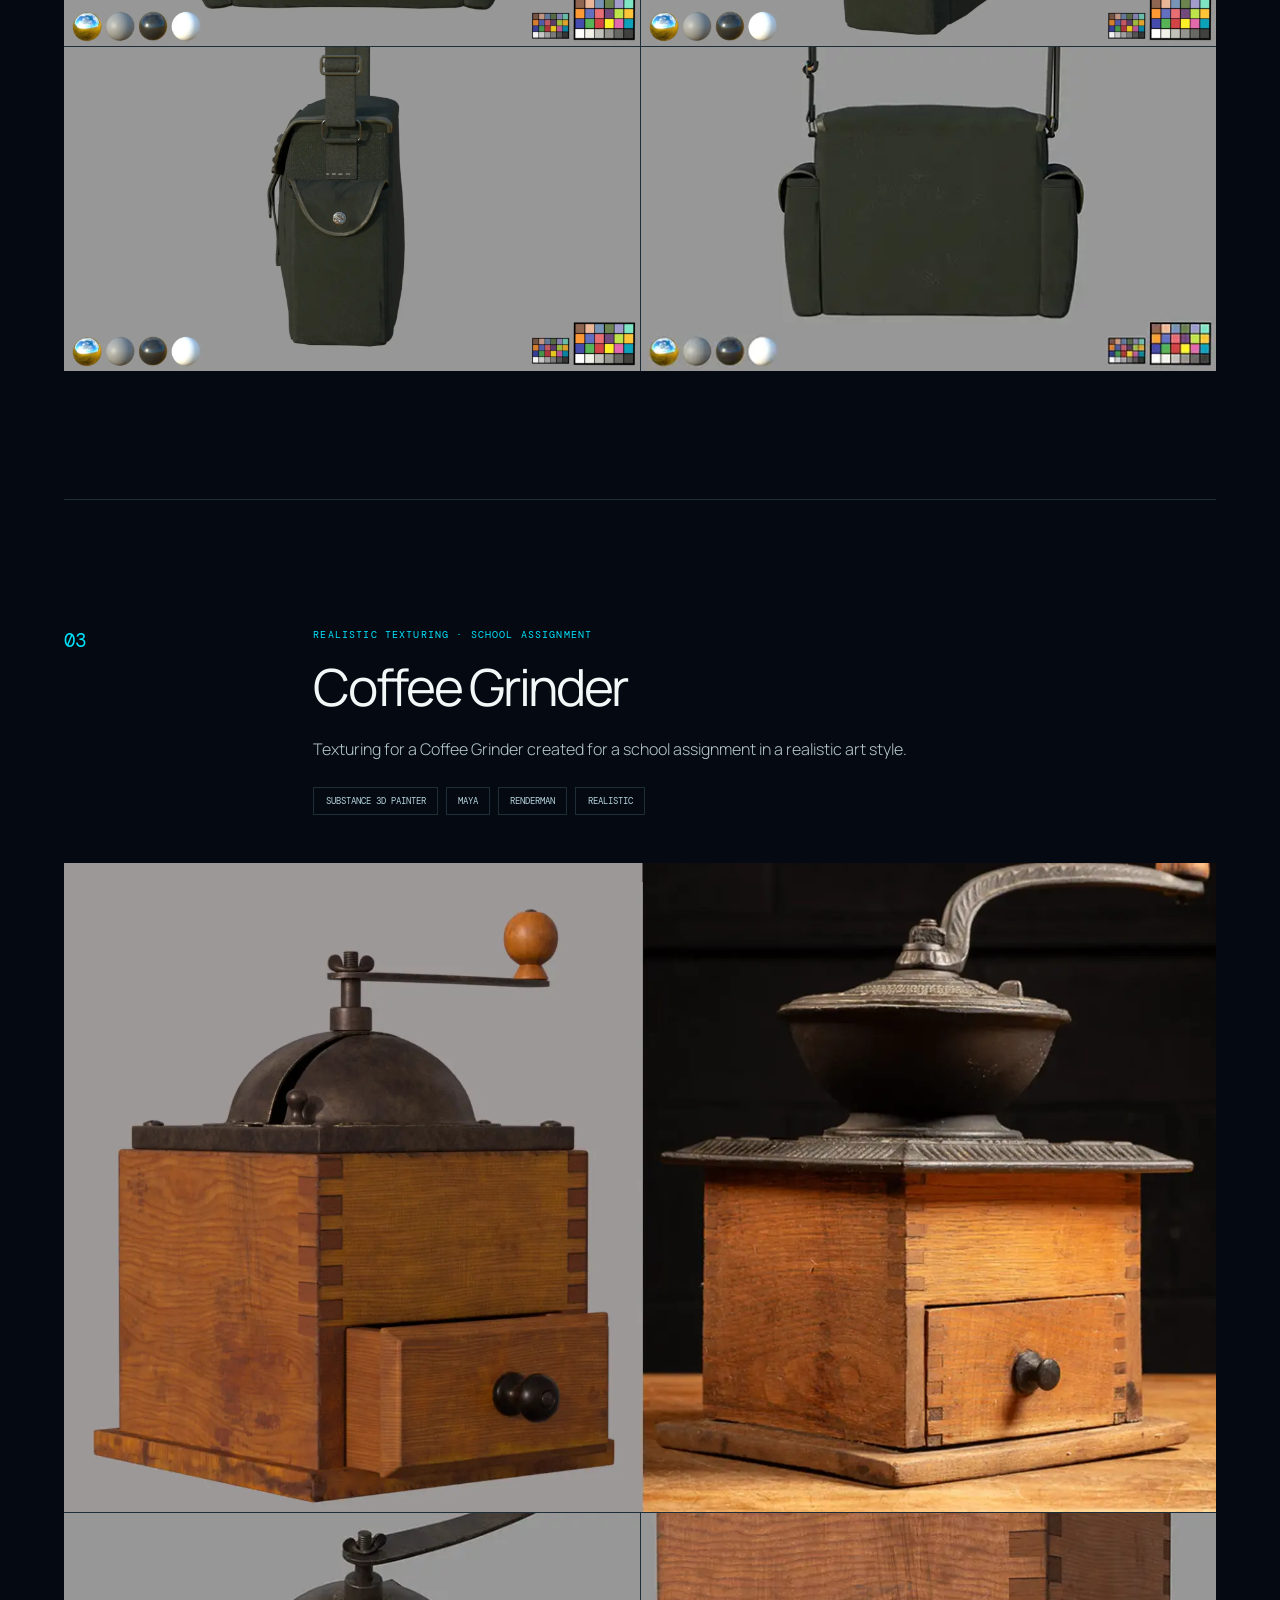
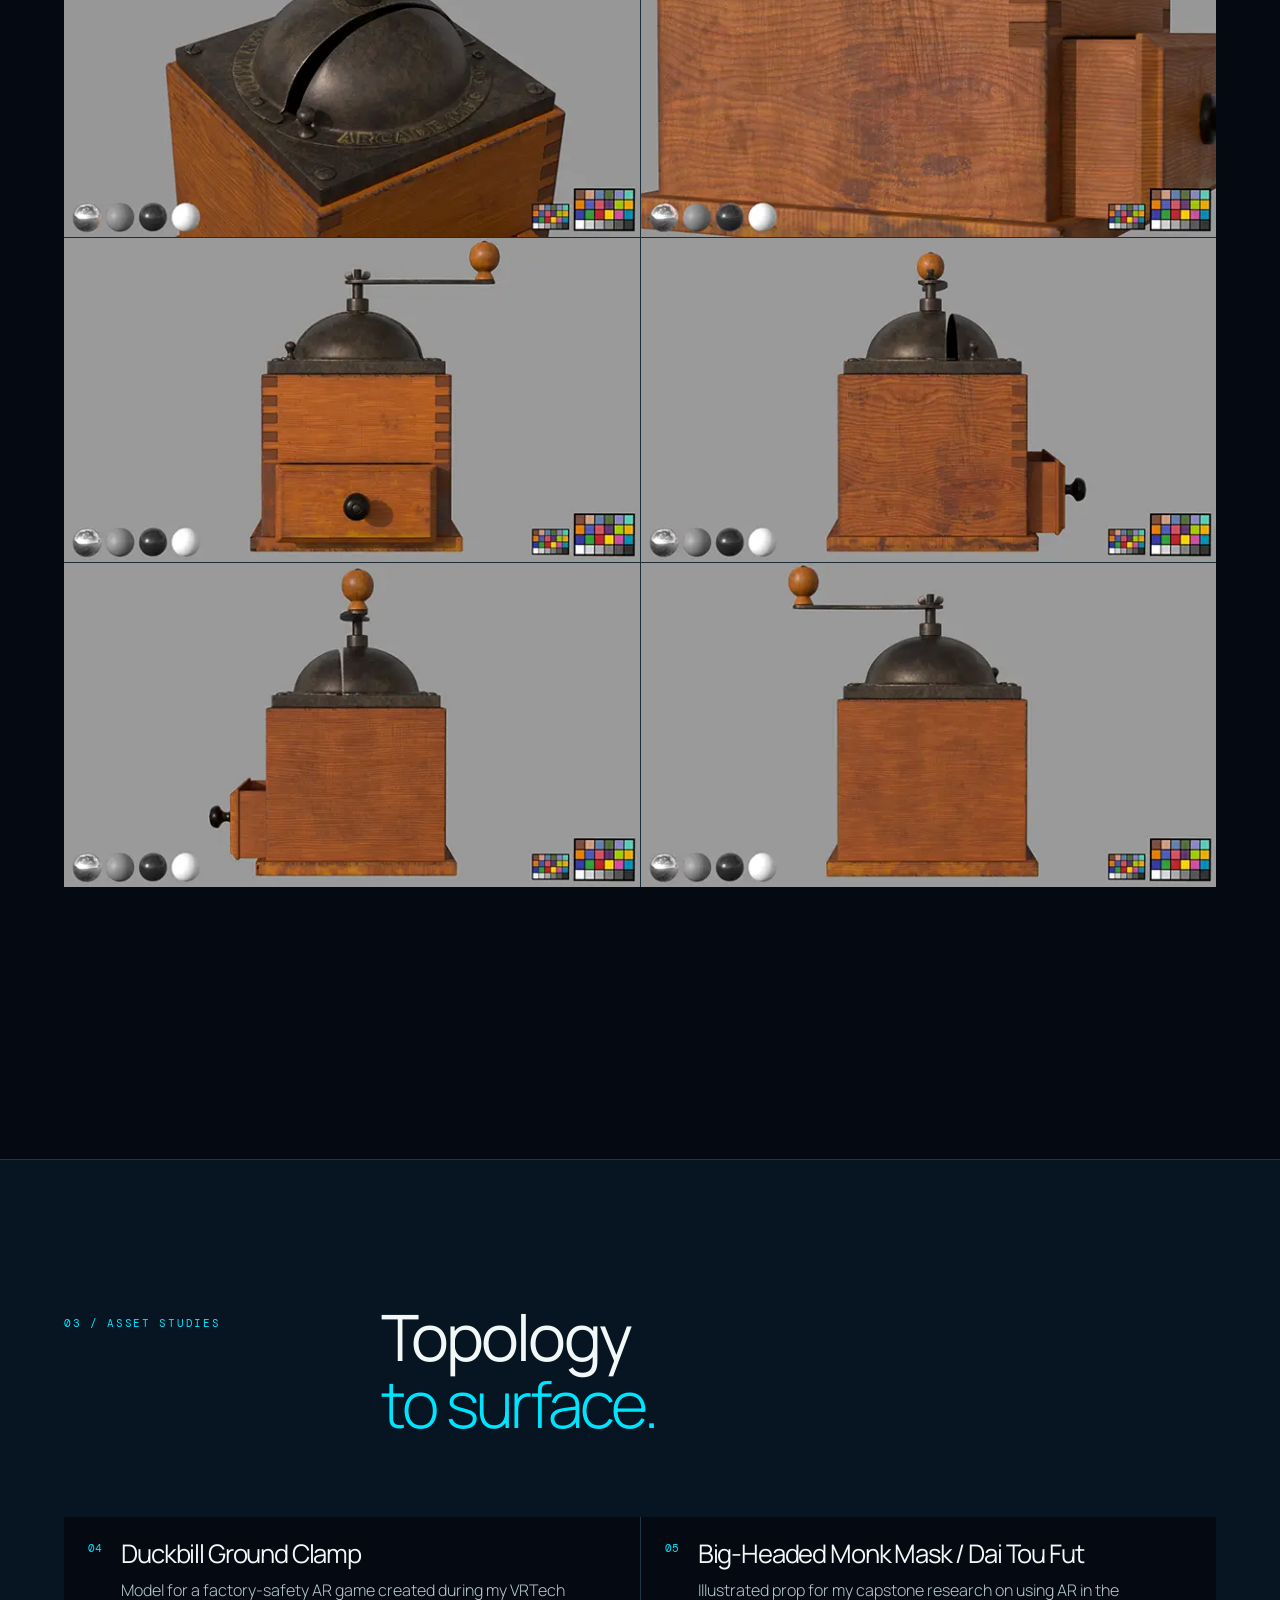
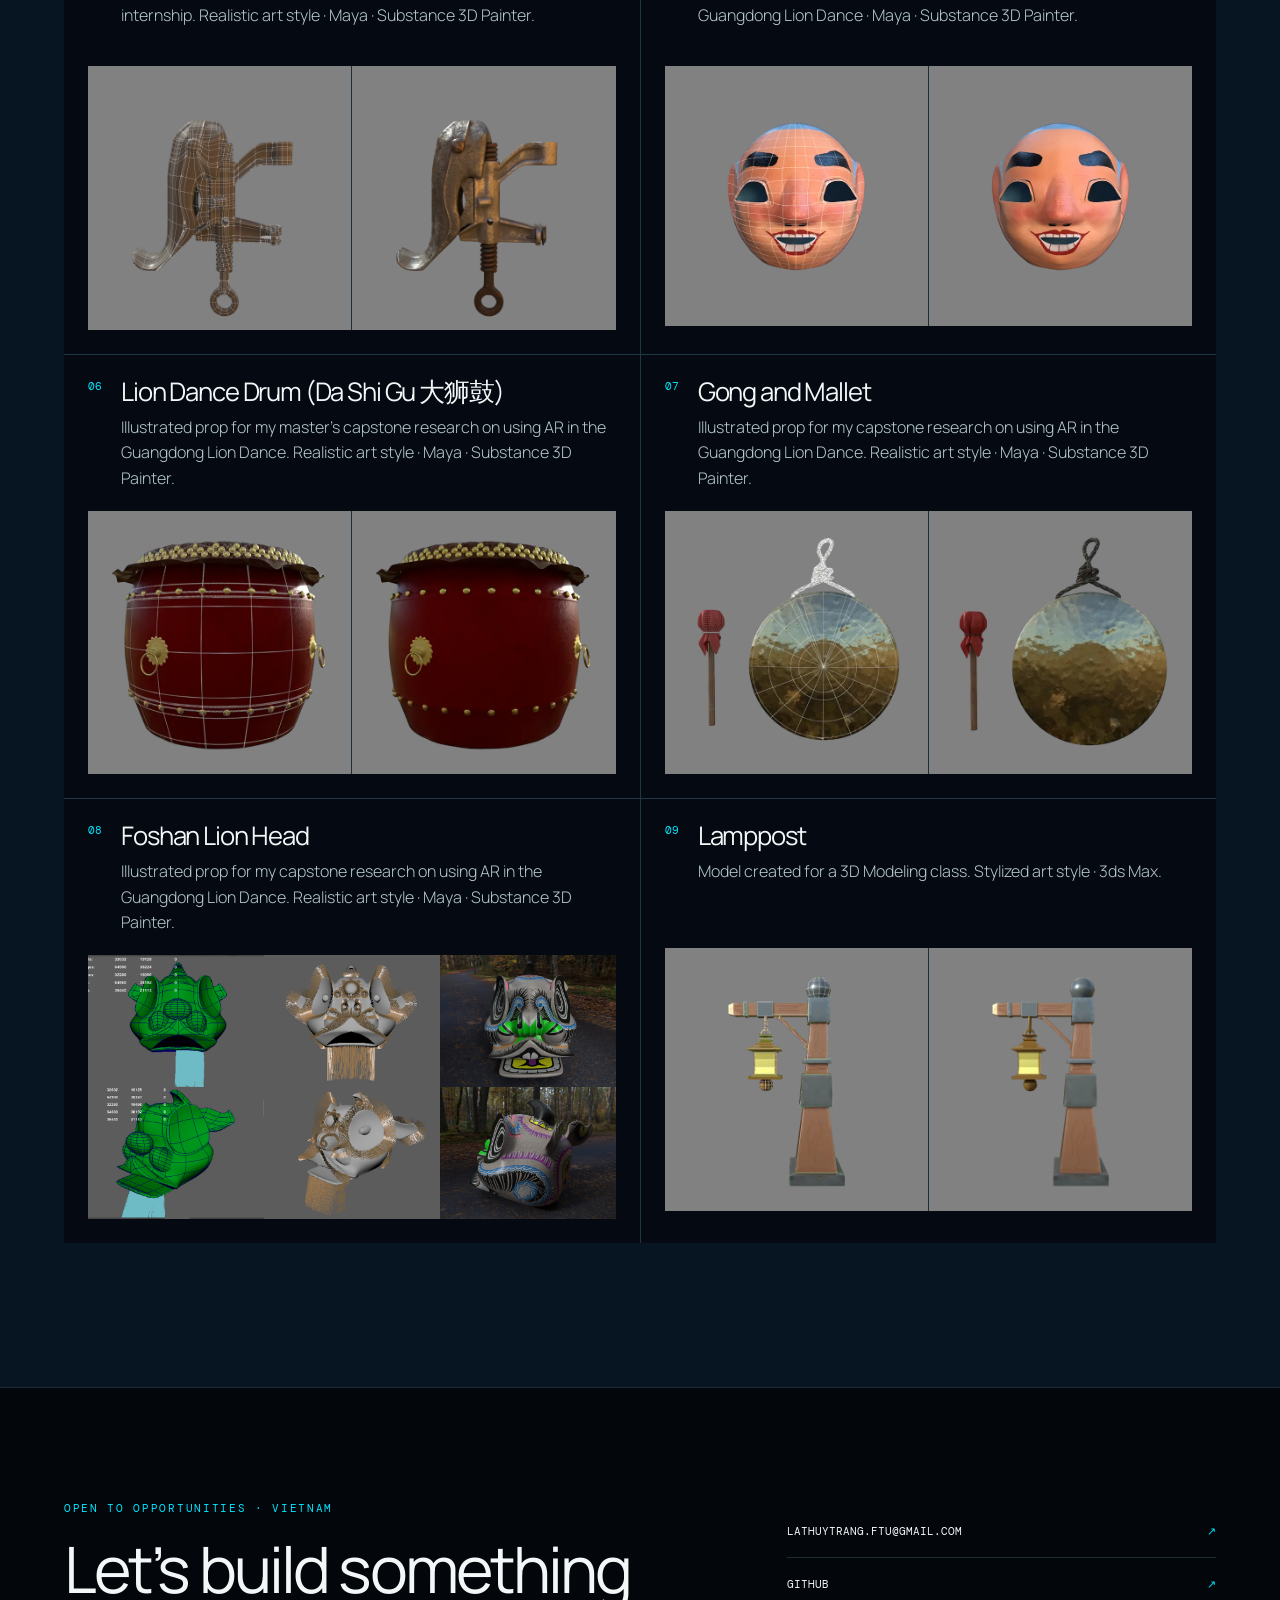
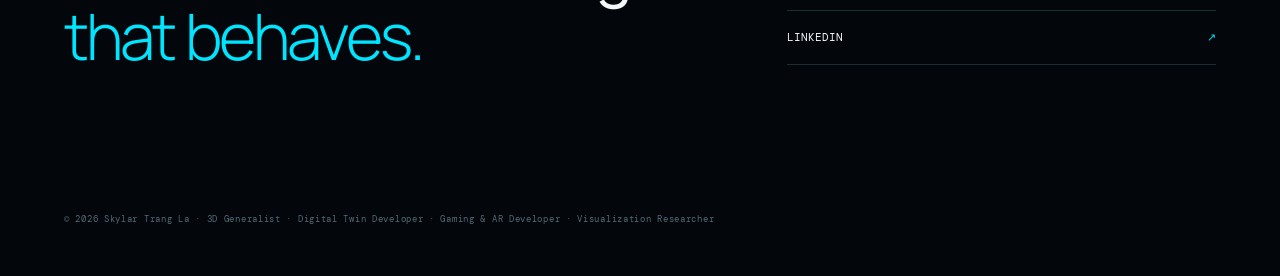
==== commit 82caa4f3: "Update index.html" ====
--- a/3d-generalist/index.html
+++ b/3d-generalist/index.html
@@ -3,9 +3,9 @@
   <head>
     <meta charset="UTF-8" />
     <meta name="viewport" content="width=device-width, initial-scale=1.0" />
-    <meta name="description" content="3D generalist portfolio by Skylar La — Unreal Engine, Maya, and Substance 3D Painter." />
+    <meta name="description" content="3D generalist portfolio by Skylar La - Unreal Engine, Maya, and Substance 3D Painter." />
     <meta name="theme-color" content="#050a12" />
-    <title>3D Generalist — Skylar La</title>
+    <title>3D Generalist - Skylar La</title>
     <link rel="icon" href="/assets/favicon.svg" type="image/svg+xml" />
     <link rel="stylesheet" href="/assets/styles.css" />
     <script src="/assets/app.js" defer></script>
--- a/assets/styles.css
+++ b/assets/styles.css
@@ -33,6 +33,7 @@
 .section-intro { max-width: 720px; font-size: 1.15rem; margin: -2.5rem 0 4rem auto; }
 .reveal { opacity: 0; transform: translateY(24px); transition: opacity .8s ease, transform .8s cubic-bezier(.2,.7,.2,1); }
 .reveal.visible { opacity: 1; transform: none; }
+.project-cover { position: relative; min-height: 420px; margin: 0; overflow: hidden; border: 1px solid var(--line); background: var(--navy); }.project-cover img { display: block; width: 100%; height: 100%; min-height: inherit; object-fit: cover; }.featured-project > .project-cover { min-height: 620px; }.project-card .project-cover { min-height: 330px; border: 0; border-bottom: 1px solid var(--line); }.case-study > .project-cover { min-height: 70vh; max-height: 800px; }.case-study > .project-cover img { max-height: 800px; }
 
 .site-header { position: fixed; top: 0; left: 0; z-index: 50; width: 100%; height: 86px; display: flex; align-items: center; justify-content: space-between; padding: 0 max(3vw, 1.5rem); background: linear-gradient(to bottom, rgba(5,10,18,.96), rgba(5,10,18,.74)); border-bottom: 1px solid var(--line); backdrop-filter: blur(18px); }
 .brand { display: flex; align-items: center; gap: .8rem; font-size: .85rem; font-weight: 500; line-height: 1.2; letter-spacing: .02em; }
@@ -65,7 +66,7 @@
 .system-core { position: absolute; inset: 36%; display: flex; flex-direction: column; place-content: center; text-align: center; border: 1px solid var(--cyan); background: rgba(4,19,29,.8); box-shadow: inset 0 0 40px rgba(0,229,255,.12), 0 0 45px rgba(0,229,255,.08); clip-path: polygon(18% 0, 82% 0, 100% 18%, 100% 82%, 82% 100%, 18% 100%, 0 82%, 0 18%); font: .6rem var(--mono); letter-spacing: .13em; }
 .system-core strong { color: var(--cyan); font-size: 1.5rem; font-weight: 300; line-height: 1.3; }
 .system-node { position: absolute; padding: .7rem .85rem; border-left: 1px solid var(--cyan); background: rgba(7,21,34,.8); font: 400 .7rem var(--mono); }
-.system-node small { display: block; margin-top: .25rem; color: var(--muted); font-size: .48rem; letter-spacing: .08em; }.node-a { top: 8%; left: 4%; }.node-b { right: 0; top: 35%; }.node-c { bottom: 9%; left: 13%; }
+.system-node small { display: block; margin-top: .25rem; color: var(--muted); font-size: .48rem; letter-spacing: .08em; }.node-a { top: 8%; left: 4%; }.node-b { right: 0; top: 35%; }.node-c { bottom: 9%; left: 13%; }.node-d { right: 8%; bottom: 4%; }
 .system-readout { position: absolute; right: 8%; bottom: 4%; display: grid; grid-template-columns: auto auto; gap: .2rem 1rem; font: .55rem var(--mono); color: var(--muted); }.system-readout b { color: var(--white); font-weight: 400; }.system-readout i { grid-column: 1 / -1; width: 100%; height: 2px; background: var(--cyan); box-shadow: 0 0 8px var(--cyan); animation: pulse 2s ease infinite; }
 .scroll-cue { position: absolute; left: max(5vw, 2rem); bottom: 1.8rem; display: flex; gap: .8rem; color: var(--muted); font: .52rem var(--mono); letter-spacing: .1em; text-transform: uppercase; }.scroll-cue span { width: 30px; height: 1px; align-self: center; background: var(--cyan); }
 @keyframes orbit { to { transform: rotate(360deg); } } @keyframes pulse { 50% { opacity: .25; transform: scaleX(.65); } }
@@ -86,20 +87,25 @@
 .tag-list { display: flex; flex-wrap: wrap; gap: .5rem; padding: 0; margin: 1.5rem 0 0; list-style: none; }.tag-list li { padding: .45rem .7rem; color: #b6d4dd; border: 1px solid var(--line); font: .58rem var(--mono); text-transform: uppercase; }
 .project-grid { display: grid; grid-template-columns: repeat(2, 1fr); gap: 1px; margin-top: 1px; background: var(--line); }.project-card { background: var(--navy); }.project-card > div:last-child { padding: 2.4rem; }.project-card h3 { margin: .5rem 0 1rem; }.project-card .text-link { margin-top: 1rem; }
 
-.capability-band { background: linear-gradient(135deg, #06131f, #091d2a); }.capability-grid { display: grid; grid-template-columns: repeat(4, 1fr); border-top: 1px solid var(--line); border-left: 1px solid var(--line); }.capability { min-height: 280px; padding: 2rem; border-right: 1px solid var(--line); border-bottom: 1px solid var(--line); }.capability > span, .pipeline-card > span { color: var(--cyan); font: .65rem var(--mono); }.capability h3 { margin: 3rem 0 1.5rem; }.capability p { font-size: .92rem; }
+.capability-band { background: linear-gradient(135deg, #06131f, #091d2a); }.capability-grid { display: grid; grid-template-columns: repeat(5, 1fr); border-top: 1px solid var(--line); border-left: 1px solid var(--line); }.capability { min-height: 280px; padding: 2rem; border-right: 1px solid var(--line); border-bottom: 1px solid var(--line); }.capability > span, .pipeline-card > span { color: var(--cyan); font: .65rem var(--mono); }.capability h3 { margin: 3rem 0 1.5rem; }.capability p { font-size: .92rem; }
 
 .page-hero { min-height: 78vh; display: grid; grid-template-columns: 1.25fr .75fr; align-items: end; gap: 5rem; padding: 11rem max(5vw, 2rem) 6rem; background: radial-gradient(circle at 85% 40%, rgba(0,229,255,.1), transparent 30%); border-bottom: 1px solid var(--line); }.page-hero h1 { margin-top: 1rem; }.page-hero-aside { padding-bottom: 1rem; }.page-hero-aside > p { color: var(--white); font-size: clamp(1.2rem, 2vw, 1.7rem); }.page-hero-aside .button { margin-top: 1.5rem; }
 .case-study { padding: 0 max(5vw, 2rem) 9rem; scroll-margin-top: 110px; }.case-study > .project-visual { min-height: 70vh; max-height: 800px; }.case-layout { display: grid; grid-template-columns: .45fr 1.55fr; gap: 7vw; padding: 5rem 0 0; }.case-meta { border-top: 1px solid var(--line); padding-top: 1.5rem; }.case-meta p { margin: 1.5rem 0 .35rem; color: var(--cyan); font: .55rem var(--mono); letter-spacing: .1em; }.case-meta p:first-child { margin-top: 0; }.case-meta strong { font-size: .85rem; font-weight: 400; color: #d6e2e6; }.case-copy { max-width: 920px; }.case-copy h2 { margin: 1rem 0 2.5rem; }.case-copy h3 { margin: 3rem 0 1rem; font-size: 1.5rem; letter-spacing: -.02em; }.process-row { display: flex; align-items: center; justify-content: space-between; gap: 1rem; margin: 3.5rem 0 2rem; padding: 1.5rem; border: 1px solid var(--line); background: var(--navy); }.process-row span { color: var(--cyan); font: .6rem var(--mono); }.process-row small { display: block; margin-top: .35rem; color: var(--muted); }.process-row b { color: var(--muted); font-weight: 300; }.case-study.compact { padding-top: 9rem; border-top: 1px solid var(--line); }.case-study.compact > .project-visual { min-height: 56vh; }
 
-.reel-panel { display: grid; grid-template-columns: 1.25fr .75fr; gap: 6vw; align-items: center; }.reel-frame { position: relative; min-height: 600px; display: grid; place-items: center; border: 1px solid var(--line); background: radial-gradient(circle at 50% 50%, rgba(0,229,255,.2), transparent 23%), repeating-linear-gradient(120deg, transparent 0 70px, rgba(0,229,255,.04) 70px 71px), var(--navy); }.reel-frame > .play-icon { position: absolute; width: 72px; font-size: 1rem; }.reel-title { text-align: center; font-family: var(--mono); }.reel-title span, .reel-title small { display: block; color: var(--muted); font-size: .55rem; letter-spacing: .15em; }.reel-title strong { display: block; margin: 1rem 0; color: rgba(242,247,248,.1); font-size: clamp(2rem, 4.8vw, 5.4rem); line-height: .95; }.reel-copy h2 { margin: 1rem 0 2rem; }
+.reel-panel { display: grid; grid-template-columns: 1.25fr .75fr; gap: 6vw; align-items: center; }.video-embed { position: relative; aspect-ratio: 16/9; overflow: hidden; border: 1px solid var(--line); background: var(--navy); }.video-embed iframe { position: absolute; inset: 0; width: 100%; height: 100%; border: 0; }.reel-copy h2 { margin: 1rem 0 2rem; }.reel-copy .text-link { margin-top: 1.5rem; }
+.project-video-grid { display: grid; grid-template-columns: repeat(2, minmax(0, 1fr)); gap: 1px; margin-top: 4rem; background: var(--line); border: 1px solid var(--line); }.video-card { padding: 1px 1px 1.5rem; background: var(--ink); }.video-card > div:last-child { padding: 1.4rem 1.4rem 0; }.video-card h3 { margin-top: .45rem; font-size: clamp(1.35rem, 2.2vw, 2.15rem); }.interactive-films { background: var(--navy); }.interactive-films .project-video-grid { margin-top: 0; }
+.generalist-films { background: var(--navy); }.generalist-films .project-video-grid { margin-top: 0; }.film-playlist-link { margin-top: 2.5rem; }
 .production-pipeline { background: var(--navy); }.pipeline-grid { display: grid; grid-template-columns: repeat(5, 1fr); border: 1px solid var(--line); }.pipeline-card { min-height: 340px; padding: 1.6rem; border-right: 1px solid var(--line); }.pipeline-card:last-child { border-right: 0; }.pipeline-card h3 { margin: 4rem 0 1rem; font-size: 1.15rem; font-family: var(--mono); color: var(--cyan); letter-spacing: .03em; }.pipeline-card strong { display: block; min-height: 3rem; font-size: .78rem; font-weight: 500; }.pipeline-card p { margin-top: 1.3rem; font-size: .85rem; }
-.gallery-grid { display: grid; grid-template-columns: repeat(2, 1fr); gap: 1px; background: var(--line); }.gallery-placeholder { aspect-ratio: 16/10; display: flex; flex-direction: column; justify-content: space-between; padding: 1.5rem; background: linear-gradient(145deg, #0a1a27, #06101a); border: 1px solid var(--line); }.gallery-placeholder span, .gallery-placeholder small { color: var(--cyan); font: .55rem var(--mono); letter-spacing: .1em; }.gallery-placeholder strong { align-self: center; color: rgba(242,247,248,.2); font: 400 clamp(1rem, 2vw, 2rem) var(--mono); }
+.selected-turntable { display: grid; grid-template-columns: 1.25fr .75fr; gap: 5vw; align-items: center; margin: 0 0 8rem; padding-bottom: 8rem; border-bottom: 1px solid var(--line); }.selected-turntable h3 { margin: .6rem 0 1rem; font-size: clamp(2rem, 3.5vw, 4rem); }.portfolio-project { padding: 0 0 8rem; }.portfolio-project + .portfolio-project { padding-top: 8rem; border-top: 1px solid var(--line); }.project-header { display: grid; grid-template-columns: .18fr .82fr; gap: 4vw; margin-bottom: 3rem; }.project-header > span { color: var(--cyan); font: 1.2rem var(--mono); }.project-header h3 { margin: .65rem 0 1.5rem; font-size: clamp(2.2rem, 4vw, 4.8rem); }.project-header p:not(.project-kicker) { max-width: 760px; }.project-gallery { display: grid; grid-template-columns: repeat(2, minmax(0, 1fr)); gap: 1px; background: var(--line); }.project-gallery-3 { grid-template-columns: repeat(3, minmax(0, 1fr)); }.project-gallery-7 .gallery-hero { grid-column: span 2; }.gallery-image { position: relative; display: block; min-width: 0; padding: 0; overflow: hidden; cursor: zoom-in; border: 0; background: var(--navy); }.gallery-image img { display: block; width: 100%; height: 100%; min-height: 320px; max-height: 720px; object-fit: cover; transition: transform .55s cubic-bezier(.2,.7,.2,1), filter .35s ease; }.gallery-image:hover img { transform: scale(1.018); filter: brightness(1.08); }.gallery-image > span { position: absolute; right: 1rem; bottom: 1rem; padding: .55rem .7rem; color: var(--white); background: rgba(5,10,18,.78); border: 1px solid var(--line); opacity: 0; transform: translateY(8px); transition: .25s ease; font: .55rem var(--mono); text-transform: uppercase; }.gallery-image:hover > span, .gallery-image:focus-visible > span { opacity: 1; transform: none; }.asset-studies { background: var(--navy); }.asset-study-grid { display: grid; grid-template-columns: repeat(2, minmax(0, 1fr)); gap: 1px; background: var(--line); }.asset-study { padding: 1.5rem; background: var(--ink); }.asset-study header { display: grid; grid-template-columns: auto 1fr; gap: 1.2rem; min-height: 125px; }.asset-study header > span { color: var(--cyan); font: .7rem var(--mono); }.asset-study h3 { margin-bottom: .6rem; }.asset-study > div { display: grid; grid-template-columns: repeat(2, 1fr); gap: 1px; background: var(--line); }.asset-study > div.asset-study-single { grid-template-columns: 1fr; }.asset-study .gallery-image img { min-height: 260px; max-height: 420px; object-fit: contain; background: #818181; }
+.image-viewer { width: min(94vw, 1500px); height: min(92vh, 1050px); padding: 2.8rem 1rem 1rem; color: var(--white); border: 1px solid var(--line); background: #03070c; }.image-viewer::backdrop { background: rgba(0,3,7,.88); backdrop-filter: blur(10px); }.image-viewer button { position: absolute; top: .2rem; right: .8rem; color: var(--white); border: 0; background: none; cursor: pointer; font: 300 2rem var(--display); }.image-viewer img { width: 100%; height: calc(100% - 2.2rem); object-fit: contain; }.image-viewer p { margin: .55rem 0 0; text-align: center; font: .58rem var(--mono); text-transform: uppercase; }.image-viewer[open] { display: block; }
 
-.publication-list { padding-top: 4rem; }.publication { border-top: 1px solid var(--line); padding: 5rem 0; }.featured-publication { display: grid; grid-template-columns: .85fr 1.15fr; gap: 6vw; }.publication-image { position: relative; min-height: 540px; display: grid; place-items: center; overflow: hidden; color: var(--muted); border: 1px solid var(--line); background: var(--navy); font: .55rem var(--mono); }.figure-lines { position: absolute; inset: 15%; border: 1px solid rgba(0,229,255,.35); transform: rotate(8deg); }.figure-lines::before, .figure-lines::after { content: ""; position: absolute; inset: 15%; border: inherit; transform: rotate(22deg); }.figure-lines::after { inset: 32%; background: rgba(0,229,255,.13); }.publication-copy h2 { margin: 1rem 0 2rem; font-size: clamp(2.2rem, 4.2vw, 4.8rem); }.publication dl { margin: 3rem 0; }.publication dl div { display: grid; grid-template-columns: .3fr .7fr; gap: 2rem; padding: 1.1rem 0; border-top: 1px solid var(--line); }.publication dt { color: var(--cyan); font: .55rem var(--mono); text-transform: uppercase; }.publication dd { margin: 0; color: #c4d2d8; }.note, .privacy-note { padding: 1rem; border-left: 2px solid var(--cyan); color: var(--muted); font: .65rem/1.6 var(--mono); }.text-publication { display: grid; grid-template-columns: .4fr 1.6fr; gap: 5vw; }.pub-number { display: block; margin-bottom: 2rem; color: var(--cyan); font: 2rem var(--mono); }.text-publication h2 { margin-bottom: 1rem; font-size: clamp(2rem, 3.5vw, 4rem); }
+.ui-case-featured { display: grid; grid-template-columns: .85fr 1.15fr; gap: 7vw; align-items: center; }.ui-cover { min-height: 560px; }.ui-cover img { object-fit: contain; background: var(--navy); }.ui-case-copy h2 { margin: 1rem 0 2rem; }.ui-case-copy .button { margin-top: 1.5rem; }.ui-archive { background: var(--navy); }.ui-project-grid { display: grid; grid-template-columns: repeat(2, 1fr); gap: 1px; background: var(--line); }.ui-project { padding-bottom: 2rem; background: var(--ink); }.ui-project-cover { min-height: 420px; border: 0; border-bottom: 1px solid var(--line); }.ui-project-cover img { object-fit: contain; background: var(--navy); }.ui-project-copy { padding: 2rem; }.ui-project-copy h3 { margin: .5rem 0 1.2rem; }.ui-project-copy .button { margin-top: 1rem; }.project-facts { margin: 2rem 0; }.project-facts div { display: grid; grid-template-columns: .28fr .72fr; gap: 1rem; padding: .8rem 0; border-top: 1px solid var(--line); }.project-facts dt { color: var(--cyan); font: .58rem var(--mono); text-transform: uppercase; }.project-facts dd { margin: 0; color: #c4d2d8; font-size: .85rem; }.project-actions { display: flex; flex-wrap: wrap; align-items: center; gap: 1rem 1.4rem; }.project-actions .button { margin: 0; }
 
-.about-layout { display: grid; grid-template-columns: .7fr 1.3fr; gap: 8vw; }.portrait-placeholder { position: relative; min-height: 680px; display: grid; place-items: center; border: 1px solid var(--line); background: linear-gradient(145deg, #0b2231, #07111b); }.portrait-placeholder span { color: rgba(0,229,255,.12); font: 300 12rem var(--mono); }.portrait-placeholder small { position: absolute; bottom: 1.5rem; color: var(--muted); font: .55rem var(--mono); letter-spacing: .12em; }.about-copy { align-self: center; }.about-copy h2 { margin: 1rem 0 2.5rem; }
+.publication-list { padding-top: 4rem; }.publication { border-top: 1px solid var(--line); padding: 5rem 0; }.featured-publication { display: grid; grid-template-columns: .85fr 1.15fr; gap: 6vw; align-items: start; }.publication-cover { min-height: 600px; position: sticky; top: 110px; }.publication-cover img { object-fit: contain; background: var(--navy); }.publication-reverse { grid-template-columns: 1.15fr .85fr; }.publication-reverse .publication-cover { order: 2; }.publication-reverse .publication-copy { order: 1; }.publication-copy h2 { margin: 1rem 0 2rem; font-size: clamp(2.2rem, 4.2vw, 4.8rem); }.publication dl { margin: 3rem 0; }.publication dl div { display: grid; grid-template-columns: .3fr .7fr; gap: 2rem; padding: 1.1rem 0; border-top: 1px solid var(--line); }.publication dt { color: var(--cyan); font: .55rem var(--mono); text-transform: uppercase; }.publication dd { margin: 0; color: #c4d2d8; }.research-venues { padding: 1.4rem; border: 1px solid var(--line); background: var(--navy); }.research-venues > p { color: var(--cyan); font: .58rem var(--mono); letter-spacing: .1em; text-transform: uppercase; }.research-venues ul { margin: 0; padding-left: 1.2rem; color: #c4d2d8; }.research-venues li + li { margin-top: .55rem; }.publication-copy .button { margin-top: 1rem; }.note, .privacy-note { padding: 1rem; border-left: 2px solid var(--cyan); color: var(--muted); font: .65rem/1.6 var(--mono); }
+
+.about-layout { display: grid; grid-template-columns: .7fr 1.3fr; gap: 8vw; }.portrait-cover { min-height: 680px; }.portrait-cover img { object-position: center top; }.about-copy { align-self: center; }.about-copy h2 { margin: 1rem 0 2.5rem; }
 .resume-section { background: var(--navy); }.timeline-item { display: grid; grid-template-columns: .35fr .65fr; gap: 3rem; padding: 2.5rem 0; border-top: 1px solid var(--line); }.timeline-item time { color: var(--cyan); font: .65rem var(--mono); }.timeline-item h3 { margin-bottom: .5rem; }.timeline-item strong { color: var(--muted); font-size: .82rem; font-weight: 400; }.timeline-item p { max-width: 740px; margin: 1rem 0 0; }
-.education-grid { display: grid; grid-template-columns: repeat(3, 1fr); gap: 1px; background: var(--line); }.education-grid article { min-height: 280px; padding: 2rem; background: var(--ink); }.education-grid span { color: var(--cyan); font: .65rem var(--mono); }.education-grid h3 { margin: 3.5rem 0 1rem; font-size: 1.4rem; }.education-grid small { color: var(--muted); }.privacy-note { max-width: 670px; margin: 3rem 0 0 auto; }
+.education-grid { display: grid; grid-template-columns: repeat(4, 1fr); gap: 1px; background: var(--line); }.education-grid article { min-height: 280px; padding: 2rem; background: var(--ink); }.education-grid span { color: var(--cyan); font: .65rem var(--mono); }.education-grid h3 { margin: 3.5rem 0 1rem; font-size: 1.4rem; }.education-grid small { color: var(--muted); }.privacy-note { max-width: 670px; margin: 3rem 0 0 auto; }
 
 .site-footer { display: grid; grid-template-columns: 1.2fr .8fr; gap: 5rem; padding: 7rem max(5vw, 2rem) 2rem; background: #03070c; border-top: 1px solid var(--line); }.site-footer h2 { margin-top: 1rem; }.footer-links { display: flex; flex-direction: column; justify-content: center; }.footer-links a { display: flex; justify-content: space-between; padding: 1.2rem 0; border-bottom: 1px solid var(--line); font: .67rem var(--mono); text-transform: uppercase; }.footer-links a span { color: var(--cyan); }.copyright { grid-column: 1 / -1; margin-top: 4rem; color: #546a74; font: .55rem var(--mono); letter-spacing: .08em; }
 .cursor-glow { position: fixed; inset: 0; z-index: 10; pointer-events: none; background: radial-gradient(450px circle at var(--x, -100px) var(--y, -100px), rgba(0,229,255,.045), transparent 75%); }
@@ -108,16 +114,16 @@
 @media (max-width: 1050px) {
   .site-nav { position: fixed; inset: 86px 0 0; display: none; flex-direction: column; align-items: flex-start; padding: 3rem 2rem; background: rgba(5,10,18,.98); }.site-nav.open { display: flex; }.site-nav a { width: 100%; padding: 1rem 0; font-size: .85rem; border-bottom: 1px solid var(--line); }.menu-toggle { display: flex; flex-direction: column; gap: 5px; align-items: flex-end; cursor: pointer; }.menu-toggle span { width: 26px; height: 1px; background: var(--white); }.menu-toggle em { display: none; }.menu-open { overflow: hidden; }
   .hero, .page-hero { grid-template-columns: 1fr; }.hero { padding-top: 10rem; }.hero-system { max-width: 520px; justify-self: center; }.page-hero { gap: 3rem; }
-  .featured-project, .reel-panel, .featured-publication, .about-layout { grid-template-columns: 1fr; }.featured-project .project-visual { min-height: 520px; }.capability-grid { grid-template-columns: repeat(2, 1fr); }.pipeline-grid { grid-template-columns: repeat(2, 1fr); }.pipeline-card { border-bottom: 1px solid var(--line); }.reel-frame { min-height: 520px; }
+  .featured-project, .reel-panel, .featured-publication, .publication-reverse, .about-layout, .ui-case-featured, .selected-turntable { grid-template-columns: 1fr; }.publication-reverse .publication-cover, .publication-reverse .publication-copy { order: initial; }.publication-cover { position: relative; top: auto; min-height: 480px; }.featured-project .project-visual { min-height: 520px; }.capability-grid { grid-template-columns: repeat(2, 1fr); }.pipeline-grid { grid-template-columns: repeat(2, 1fr); }.pipeline-card { border-bottom: 1px solid var(--line); }
 }
 
 @media (max-width: 700px) {
   h1 { font-size: clamp(3.4rem, 17vw, 5rem); }.section { padding: 6rem 1.25rem; }.section-heading { grid-template-columns: 1fr; gap: 1.5rem; margin-bottom: 3.5rem; }.section-intro { margin: -1.5rem 0 3rem; }
   .site-header { height: 72px; padding: 0 1.25rem; }.site-nav { inset: 72px 0 0; }
   .hero { grid-template-columns: 1fr; min-height: auto; padding: 9rem 1.25rem 5rem; gap: 3rem; }.hero-actions { align-items: flex-start; flex-direction: column; }.hero-system { width: 110%; margin-left: -5%; }.scroll-cue { display: none; }
-  .featured-project .project-visual { min-height: 420px; }.project-grid, .capability-grid, .gallery-grid, .education-grid { grid-template-columns: 1fr; }.project-copy { padding: 2rem 1.5rem 3rem; }.project-card > div:last-child { padding: 1.5rem; }.capability { min-height: 230px; }
+  .featured-project .project-visual { min-height: 420px; }.featured-project > .project-cover { min-height: 420px; }.project-grid, .capability-grid, .education-grid, .project-gallery, .project-gallery-3, .asset-study-grid, .ui-project-grid, .project-video-grid { grid-template-columns: 1fr; }.project-copy { padding: 2rem 1.5rem 3rem; }.project-card > div:last-child { padding: 1.5rem; }.capability { min-height: 230px; }.project-header { grid-template-columns: 1fr; }.project-gallery-7 .gallery-hero { grid-row: auto; grid-column: auto; }.gallery-image img { min-height: 260px; max-height: 540px; }.portfolio-project { padding-bottom: 5rem; }.portfolio-project + .portfolio-project { padding-top: 5rem; }.selected-turntable { margin-bottom: 5rem; padding-bottom: 5rem; }.asset-study > div { grid-template-columns: 1fr; }.project-facts div, .publication dl div { grid-template-columns: 1fr; gap: .35rem; }.publication-cover, .portrait-cover, .ui-cover, .ui-project-cover { min-height: 380px; }
   .page-hero { min-height: auto; padding: 9rem 1.25rem 4rem; }.case-study { padding: 0 1.25rem 6rem; }.case-study > .project-visual, .case-study.compact > .project-visual { min-height: 420px; }.case-layout { grid-template-columns: 1fr; gap: 3rem; padding-top: 3rem; }.case-study.compact { padding-top: 6rem; }.process-row { display: grid; grid-template-columns: 1fr auto; }.process-row b { transform: rotate(90deg); }
-  .reel-frame { min-height: 420px; }.pipeline-grid { grid-template-columns: 1fr; }.pipeline-card { min-height: 260px; }.pipeline-card h3 { margin-top: 2.5rem; }
+  .pipeline-grid { grid-template-columns: 1fr; }.pipeline-card { min-height: 260px; }.pipeline-card h3 { margin-top: 2.5rem; }
   .featured-publication, .text-publication { grid-template-columns: 1fr; }.publication-image { min-height: 390px; }.publication dl div { grid-template-columns: 1fr; gap: .5rem; }
   .portrait-placeholder { min-height: 500px; }.portrait-placeholder span { font-size: 8rem; }.timeline-item { grid-template-columns: 1fr; gap: 1rem; }
   .site-footer { grid-template-columns: 1fr; padding: 5rem 1.25rem 2rem; }.copyright { grid-column: auto; margin-top: 1rem; }
